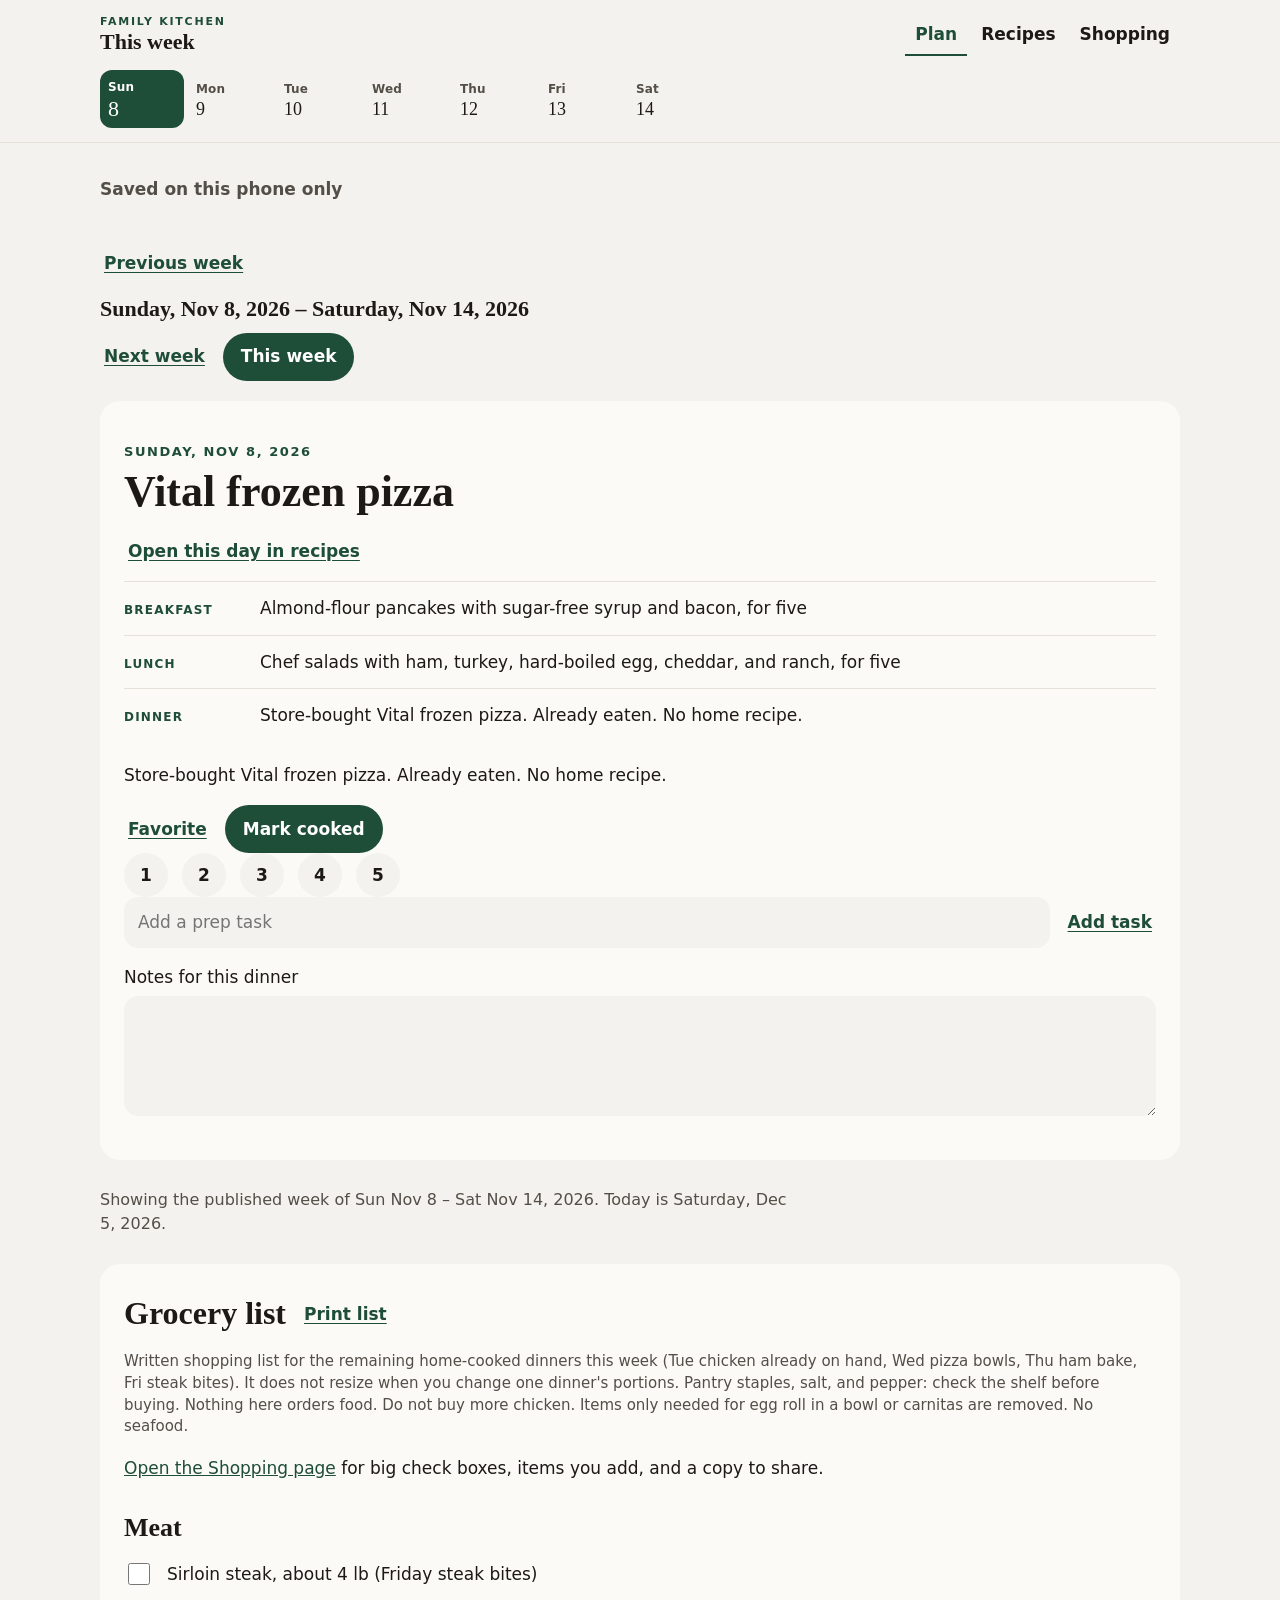
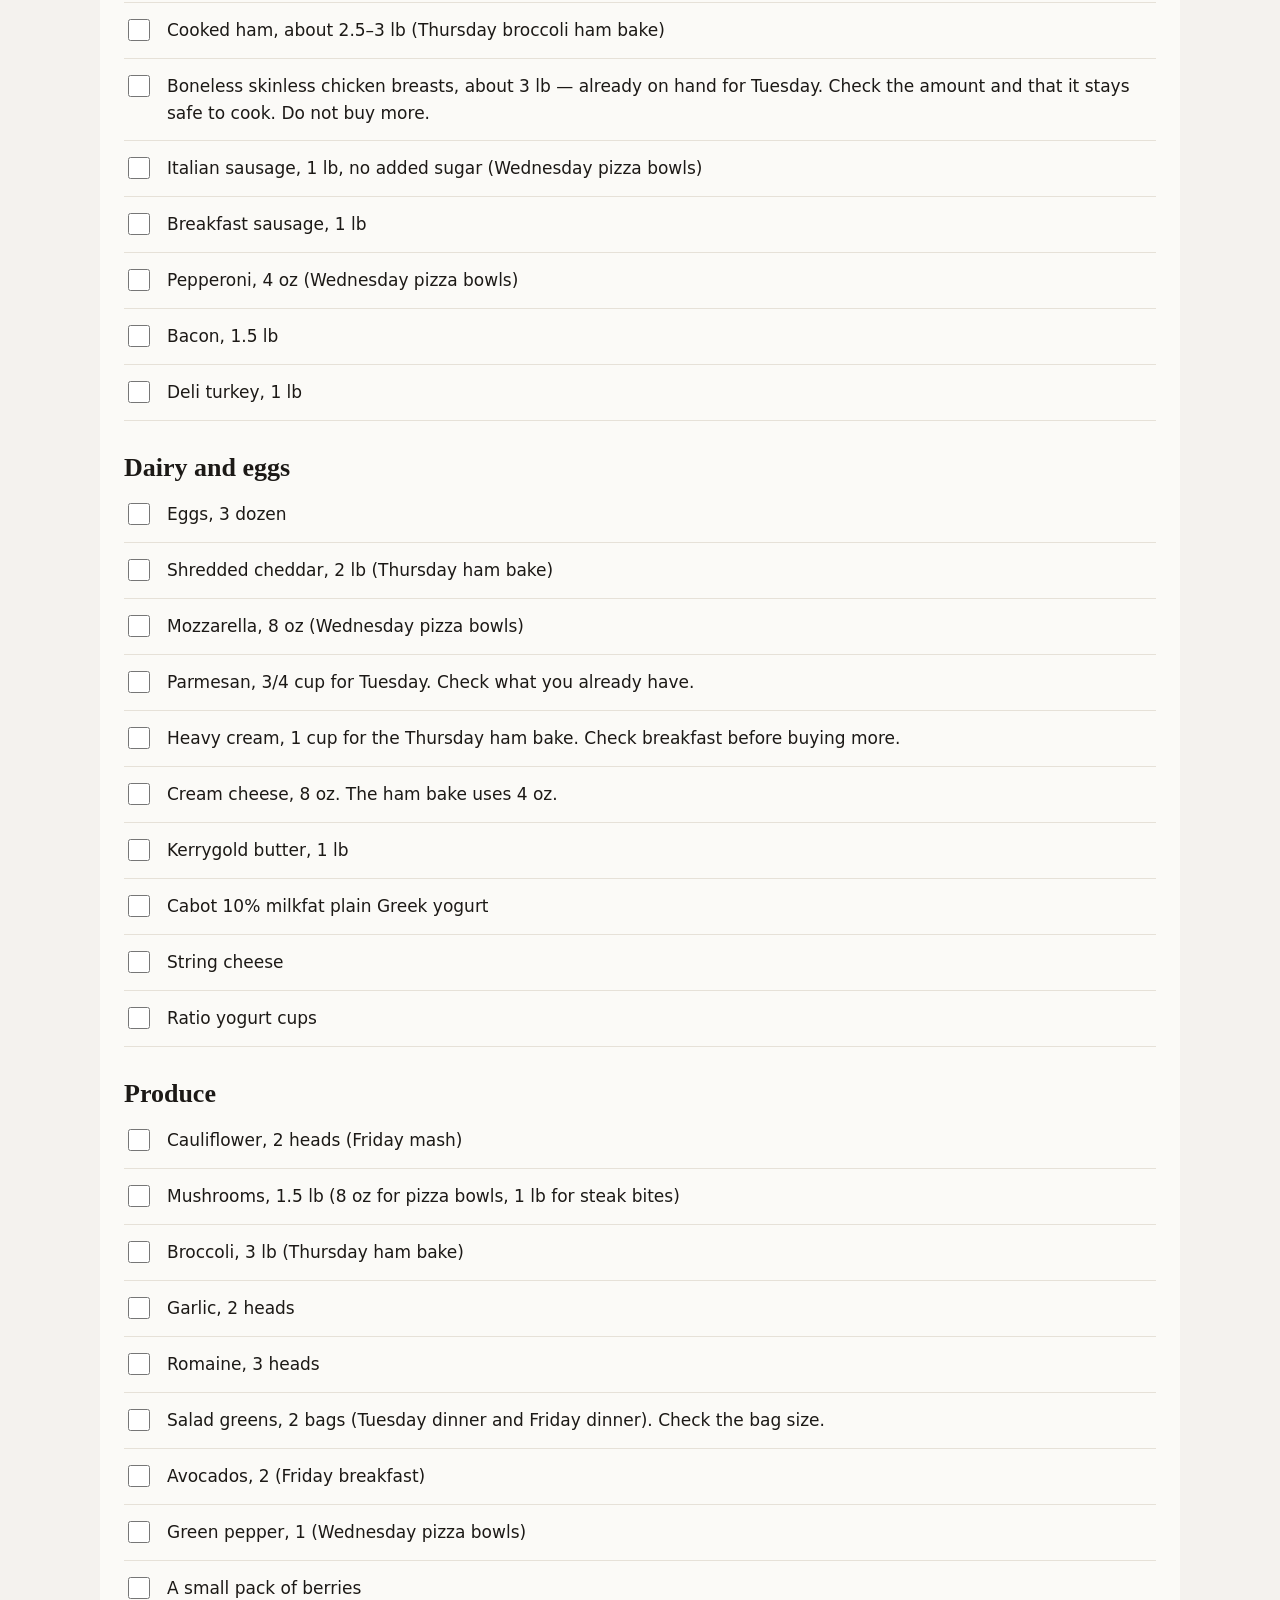
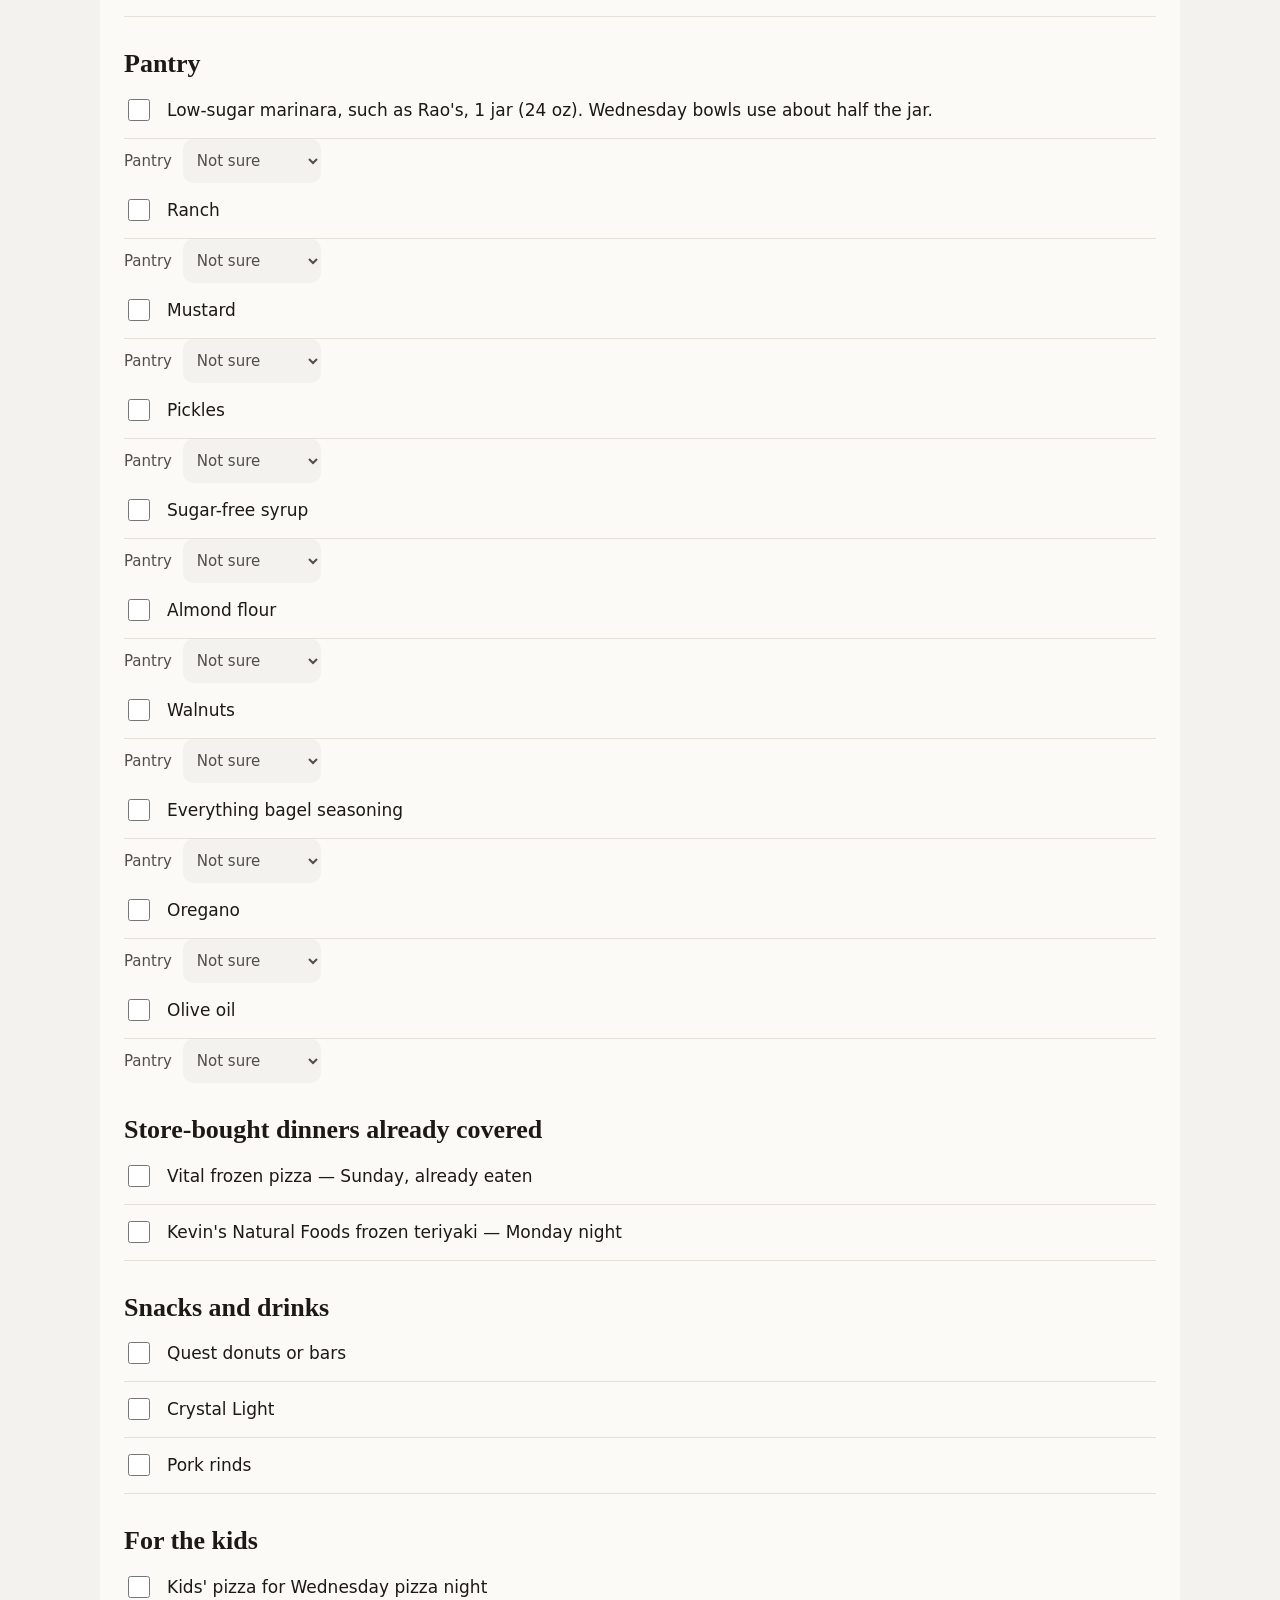
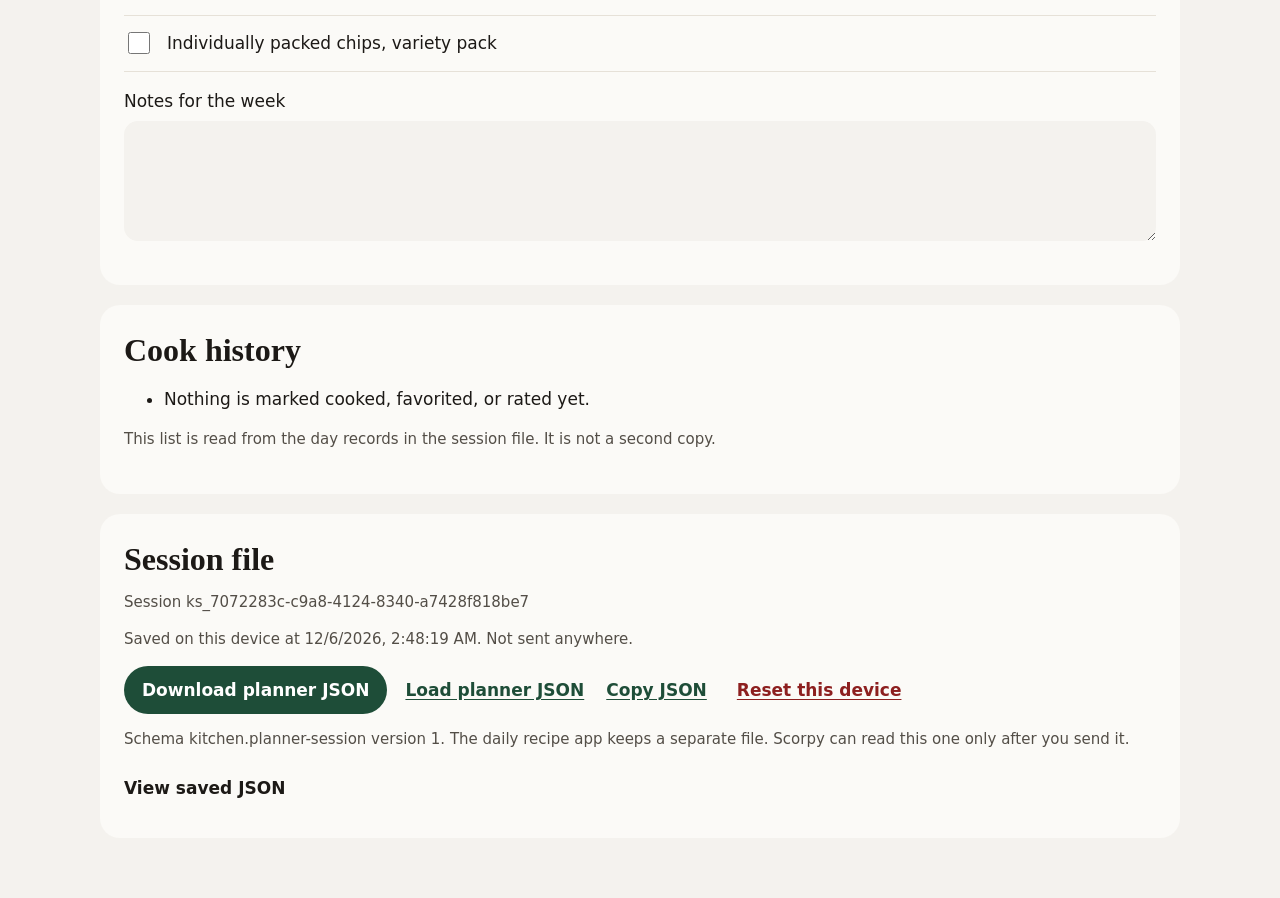
==== planner/index.html @ f1ee6dd5 "Move kitchen out of workout-app into its own repo" ====
<!doctype html>
<html lang="en">
<head>
<meta charset="utf-8">
<meta name="viewport" content="width=device-width, initial-scale=1, viewport-fit=cover">
<meta name="theme-color" content="#f4f2ee">
<meta name="description" content="This week's meals, a checkable grocery list by store section, and the recipe for each dinner.">
<title>This week · Family kitchen</title>
<link rel="stylesheet" href="../kitchen/hearth.css">
<link rel="icon" href="icon.svg" type="image/svg+xml">
</head>
<body class="page-planner">
<a class="skip" href="#app">Skip to the week</a>
<header class="top">
  <div class="wrap top-row">
    <a class="brand" href="./"><small>Family kitchen</small><strong>This week</strong></a>
    <nav class="nav" aria-label="Kitchen">
      <a href="./" aria-current="page">Plan</a>
      <a href="../recipes/">Recipes</a>
      <a href="../shopping/">Shopping</a>
    </nav>
  </div>
  <div class="wrap" id="day-tabs"></div>
</header>
<main class="wrap" id="app">
  <p>Loading the week…</p>
</main>
<dialog id="gate" aria-labelledby="gateTitle">
  <form method="dialog">
    <h2 id="gateTitle"></h2>
    <p id="gateBody"></p>
    <div class="row">
      <button class="btn-quiet" value="cancel" type="submit" id="gateCancel">Cancel</button>
      <button class="btn-danger" value="ok" type="submit" id="gateOk">Continue</button>
    </div>
  </form>
</dialog>
<p class="sr" id="live" aria-live="polite"></p>
<input id="file" type="file" accept="application/json,.json" hidden>
<script src="../kitchen/state.js"></script>
<script src="app.js"></script>
</body>
</html>
---- kitchen/hearth.css ----
:root {
  --paper: #f4f2ee;
  --paper-2: #ebe8e2;
  --ink: #1c1916;
  --muted: #534e47;
  --card: #fbfaf7;
  --line: #e6e1d8;
  --accent: #1e4d38;
  --accent-deep: #163828;
  --accent-soft: #e7f0eb;
  --danger: #8d1f1f;
  --focus: #1e4d38;
  --dock: #14261c;
  --serif: "Iowan Old Style", "Palatino Linotype", Palatino, Georgia, serif;
  --sans: "Segoe UI", system-ui, -apple-system, sans-serif;
}
* { box-sizing: border-box; }
html { scroll-behavior: smooth; }
body {
  margin: 0;
  color: var(--ink);
  font: 17px/1.55 var(--sans);
  background:
    radial-gradient(880px 280px at 0% -8%, rgba(30, 77, 56, .06), transparent 62%),
    var(--paper);
  min-height: 100vh;
  padding-bottom: calc(40px + env(safe-area-inset-bottom));
}
body.has-dock { padding-bottom: calc(148px + env(safe-area-inset-bottom)); }
a { color: var(--accent); }
button, input, select, textarea { font: inherit; color: inherit; }
button { cursor: pointer; }
:focus-visible { outline: 3px solid var(--focus); outline-offset: 2px; }
.skip {
  position: absolute; left: 16px; top: -48px; background: var(--card); color: var(--ink);
  padding: 8px 12px; z-index: 50; border-radius: 8px;
}
.skip:focus { top: 12px; }
.wrap { width: min(1080px, calc(100% - 48px)); margin: 0 auto; }
.top {
  position: sticky; top: 0; z-index: 20;
  background: rgba(244, 242, 238, .92);
  backdrop-filter: blur(12px);
  border-bottom: 1px solid var(--line);
}
.top-row {
  display: flex; align-items: center; justify-content: space-between;
  gap: 16px; min-height: 68px; padding: 8px 0;
}
.brand { display: flex; flex-direction: column; text-decoration: none; color: inherit; min-width: 0; }
.brand small {
  letter-spacing: .16em; text-transform: uppercase; font-size: 11px; font-weight: 700; color: var(--accent);
}
.brand strong { font-family: var(--serif); font-size: 22px; font-weight: 700; line-height: 1.1; }
.nav { display: flex; gap: 4px; flex-wrap: nowrap; align-items: center; }
.nav a, .btn, .btn-quiet, .btn-danger, a.cook-launch {
  min-height: 44px; display: inline-flex; align-items: center; justify-content: center;
  border-radius: 999px; padding: 0 12px; text-decoration: none; border: 0; font-weight: 700;
}
.nav a { background: transparent; color: var(--ink); border-radius: 0; padding: 0 10px; }
.nav a[aria-current="page"] {
  color: var(--accent);
  background: transparent;
  box-shadow: inset 0 -2px 0 var(--accent);
}
.btn { background: var(--accent); color: #fff; padding: 0 18px; min-height: 48px; }
.btn:hover { background: var(--accent-deep); }
.btn.herb { background: var(--accent); border-color: transparent; color: #fff; }
.btn.herb:hover { background: var(--accent-deep); }
.btn-quiet { background: transparent; color: var(--accent); text-decoration: underline; text-underline-offset: 3px; padding: 0 4px; }
.btn-danger { background: transparent; color: var(--danger); text-decoration: underline; text-underline-offset: 3px; }
.hero { margin-top: 28px; display: grid; gap: 28px; }
.frame { position: relative; border-radius: 18px; overflow: hidden; background: var(--paper-2); }
.frame img { display: block; width: 100%; aspect-ratio: 16/10; object-fit: cover; }
.caption, .credit { color: var(--muted); font-size: 14px; line-height: 1.45; }
.credit a { font-weight: 700; }
.title-block h1 {
  font-family: var(--serif); font-size: clamp(40px, 6vw, 64px); font-weight: 700;
  line-height: 1.02; letter-spacing: -.02em; margin: 0 0 12px;
}
.lede { font-size: 18px; line-height: 1.5; max-width: 62ch; margin: 0 0 8px; }
.kicker {
  color: var(--accent); font-weight: 700; letter-spacing: .12em; text-transform: uppercase; font-size: 13px;
}
.tag {
  display: block; margin: 16px 0 0; color: var(--muted);
  font-size: 15px; font-weight: 650; letter-spacing: 0; text-transform: none; line-height: 1.45; max-width: 52ch;
}
.intro { color: var(--muted); font-size: 16px; line-height: 1.5; max-width: 68ch; margin: 28px 0; }
.banner, .notice, .card { background: transparent; border: 0; border-radius: 0; box-shadow: none; }
.banner, .notice { padding: 4px 0; margin: 20px 0 8px; }
.notice strong, .banner summary { font-weight: 700; }
.banner summary { cursor: pointer; min-height: 44px; display: flex; align-items: center; color: var(--muted); }
.banner p { margin: 4px 0 12px; color: var(--ink); line-height: 1.5; max-width: 68ch; }
.layout { display: grid; gap: 36px; margin-top: 8px; }
.card { background: var(--card); border-radius: 20px; padding: 28px 24px; margin: 20px 0; }
.card h2 { font-family: var(--serif); font-size: 32px; line-height: 1.12; margin: 0 0 12px; font-weight: 700; }
.card h2 a { color: inherit; text-decoration: none; }
.card h2 a:hover { color: var(--accent); }
.meta { color: var(--muted); font-size: 15px; line-height: 1.45; }
.row { display: flex; flex-wrap: wrap; gap: 10px 14px; align-items: center; }
.stepper { display: inline-flex; align-items: center; gap: 4px; background: var(--paper); border-radius: 999px; padding: 4px; }
.stepper button, .icon-btn {
  width: 44px; height: 44px; border-radius: 50%; border: 0; background: var(--accent); color: #fff; font-size: 22px;
}
.stepper input {
  width: 64px; height: 44px; text-align: center; border: 0; background: transparent;
  font-weight: 800; font-size: 22px; font-variant-numeric: tabular-nums;
}
.check {
  display: flex; gap: 14px; align-items: flex-start;
  padding: 14px 0; min-height: 48px; border-bottom: 1px solid var(--line); cursor: pointer;
}
.check:last-child { border-bottom: 0; }
.check input { width: 22px; height: 22px; margin-top: 2px; accent-color: var(--accent); flex: 0 0 auto; }
.check.on span { text-decoration: line-through; color: var(--muted); }
.qty { font-variant-numeric: tabular-nums; font-weight: 800; }
.note { color: var(--muted); display: block; font-size: 15px; line-height: 1.4; font-weight: 500; margin-top: 2px; }
.step { padding: 18px 0; border-top: 1px solid var(--line); scroll-margin-top: 150px; }
.step .check { border-bottom: 0; padding-top: 4px; }
.step .check span { font-size: 17.5px; line-height: 1.55; }
#day-detail, #grocery { scroll-margin-top: 150px; }
.step-no { font-family: var(--serif); color: var(--accent); font-weight: 700; }
.timerbox {
  margin: 8px 0 4px 36px; padding: 4px 0 8px; background: transparent;
  display: grid; gap: 4px;
}
.readout {
  font-variant-numeric: tabular-nums; font-family: var(--serif);
  font-size: 48px; line-height: 1; font-weight: 700; color: var(--ink);
}
.timerbox .meta { font-size: 14px; max-width: 52ch; }
.day-tabs {
  display: flex; gap: 4px; padding: 2px 0 14px; justify-content: flex-start;
}
#day-tabs:empty { display: none; }
.day-tabs button {
  flex: 1 1 0; min-width: 0; max-width: 84px; min-height: 58px; border-radius: 12px; border: 0;
  background: transparent; color: var(--muted); padding: 6px 8px;
  display: flex; flex-direction: column; align-items: flex-start; justify-content: center; gap: 2px;
  text-align: left;
}
.day-tabs .dow { font-size: 12px; letter-spacing: .01em; text-transform: none; color: var(--muted); font-weight: 700; }
.day-tabs .dom { font-family: var(--serif); font-size: 18px; line-height: 1; color: var(--ink); }
.day-tabs button.is-today .dow,
.day-tabs button.is-today .dom { color: var(--accent); }
.day-tabs button.is-today .dom { font-size: 22px; }
.day-tabs button[aria-selected="true"] { background: var(--accent); color: #fff; }
.day-tabs button[aria-selected="true"] .dow,
.day-tabs button[aria-selected="true"] .dom { color: #fff; }
.day-tabs button[aria-selected="true"] .dom { font-size: 22px; }
.week-bar { margin: 26px 0 8px; }
.week-bar strong { flex: 1 0 100%; font-family: var(--serif); font-size: 22px; font-weight: 650; line-height: 1.25; }
.meal-strip { margin: 8px 0 20px; }
.meal {
  display: grid; grid-template-columns: 7.5rem 1fr; gap: 8px 16px;
  padding: 14px 0; border-top: 1px solid var(--line); align-items: baseline;
}
.meal b {
  color: var(--accent); font-size: 12px; letter-spacing: .1em; text-transform: uppercase; font-weight: 700;
}
.meal span { font-size: 17px; line-height: 1.45; }
.safety, .kid-side { padding: 12px 0 12px 14px; margin: 14px 0; line-height: 1.5; }
.safety { border-left: 3px solid var(--accent); color: var(--ink); }
.kid-side { border-left: 3px solid var(--line); color: var(--ink); }
a.cook-launch {
  display: flex; align-items: center; justify-content: flex-start; text-align: left;
  width: fit-content; max-width: 100%;
  min-height: 56px; padding: 12px 22px; border-radius: 16px; margin: 8px 0 18px;
  background: var(--accent); color: #fff; font-weight: 800; font-size: 18px; text-decoration: none;
}
a.cook-launch:hover { background: var(--accent-deep); }
.grocery-block { scroll-margin-top: 12px; }
.grocery-block h3 { break-after: avoid; }
.grocery-block > .row { margin-bottom: 8px; }
.grocery-block > .row h2 { margin: 0; }
.print-only { display: none; }
.also { display: flex; gap: 8px; flex-wrap: wrap; }
.also button {
  min-height: 44px; border-radius: 999px; border: 0; background: var(--paper);
  padding: 8px 14px; color: var(--ink); text-align: left;
}
.also button[aria-current="true"] { background: var(--accent); color: #fff; }
.catalog { display: flex; gap: 8px; overflow-x: auto; padding-bottom: 6px; scroll-snap-type: x mandatory; }
.catalog button {
  scroll-snap-align: start; min-height: 44px; border-radius: 16px; border: 0;
  background: var(--paper); padding: 8px 12px; text-align: left; min-width: 180px;
}
.catalog button[aria-current="true"] { background: var(--accent); color: #fff; }
.phase { margin: 18px 0 8px; }
.phase button[aria-pressed="true"] { background: var(--accent-soft); color: var(--accent); text-decoration: none; border-radius: 999px; padding: 0 14px; }
.phase .btn.herb { background: var(--accent); color: #fff; text-decoration: none; padding: 0 18px; }
.phase .btn.herb[aria-pressed="true"] { background: var(--accent-deep); color: #fff; }
textarea, .field input[type="text"], .field input[type="number"], .field select, #servings, #new-task {
  width: 100%; border: 0; border-radius: 14px; background: var(--paper); padding: 12px 14px; min-height: 48px;
}
.row #new-task { width: auto; flex: 1 1 180px; min-width: 0; }
textarea { min-height: 120px; resize: vertical; line-height: 1.5; }
.field { display: grid; gap: 6px; margin: 16px 0; }
.field span, .field label { font-weight: 700; }
label.meta select {
  min-height: 44px; border: 0; border-radius: 10px; background: var(--paper); padding: 8px 10px; margin-left: 6px;
}
.illu { width: min(100%, 280px); height: auto; display: block; }
.intro-grid { display: grid; gap: 20px; align-items: center; margin: 28px 0; }
.save-panel details { margin-top: 12px; }
.save-panel summary { cursor: pointer; min-height: 44px; display: flex; align-items: center; font-weight: 700; }
#jsonPreview {
  width: 100%; min-height: 180px; font-family: ui-monospace, SFMono-Regular, Menlo, Consolas, monospace;
  font-size: 13px; line-height: 1.45;
}
.dock {
  position: fixed; left: 0; right: 0; bottom: 0; z-index: 30;
  display: flex; gap: 8px; overflow-x: auto;
  padding: 10px 16px calc(10px + env(safe-area-inset-bottom));
  background: var(--dock); color: #fff;
}
.dock[hidden] { display: none; }
.dock article {
  min-width: 220px; background: rgba(255,255,255,.08); border-radius: 16px; padding: 8px 10px;
  display: grid; grid-template-columns: 1fr auto; gap: 4px 8px; align-items: center;
}
.dock button { min-height: 36px; border: 0; border-radius: 999px; background: #fff; color: var(--ink); font-weight: 800; padding: 0 12px; }
.dock .clock { font-variant-numeric: tabular-nums; font-family: var(--serif); font-size: 28px; font-weight: 700; }
.cook-nav { display: none; }
body.cooking .catalog, body.cooking .hero, body.cooking .intro-grid, body.cooking .save-panel,
body.cooking .week-bar, body.cooking .meal-strip, body.cooking .also-saved, body.cooking .device-note,
body.cooking #day-tabs { display: none; }
body.cooking .step { display: none; }
body.cooking .step.on { display: block; }
body.cooking .step.on .check span { font-size: 22px; line-height: 1.4; }
body.cooking .cook-nav {
  display: flex; position: sticky; top: 64px; z-index: 15;
  background: var(--paper); padding: 10px 0; gap: 12px;
}
.days { display: grid; grid-auto-flow: column; grid-auto-columns: minmax(210px, 1fr); gap: 16px; overflow-x: auto; padding-bottom: 8px; scroll-snap-type: x mandatory; }
.day {
  scroll-snap-align: start; text-align: left; border: 0; background: var(--card);
  border-radius: 20px; padding: 0 0 14px; overflow: hidden; min-height: 44px; color: inherit;
}
.day img { width: 100%; aspect-ratio: 16/10; object-fit: cover; display: block; background: var(--paper-2); }
.day div { padding: 12px 14px 0; }
.day strong { display: block; font-family: var(--serif); font-size: 20px; margin-top: 2px; }
.day .meta { display: block; margin-top: 4px; }
.day[aria-pressed="true"] { box-shadow: inset 0 0 0 2px var(--accent); }
.day.empty img { display: none; }
.stars button { width: 44px; height: 44px; border-radius: 50%; border: 0; background: var(--paper); color: var(--ink); font-weight: 700; }
.stars button[aria-pressed="true"] { background: var(--accent); color: #fff; }
.group-label { margin: 32px 0 4px; font-family: var(--serif); font-size: 26px; line-height: 1.15; font-weight: 700; }
.day-detail .kicker { display: block; margin-bottom: 6px; }
.day-detail h2 { font-size: clamp(32px, 4vw, 44px); line-height: 1.08; margin: 0 0 14px; }
.day-detail .frame { margin: 16px -24px; border-radius: 0; }
dialog { border: 0; border-radius: 20px; padding: 0; width: min(520px, calc(100% - 32px)); background: var(--card); color: var(--ink); }
dialog::backdrop { background: rgba(28, 25, 22, .46); }
dialog form { padding: 24px; }
dialog h2 { font-family: var(--serif); margin: 0 0 8px; font-size: 28px; }
dialog p { line-height: 1.5; }
#gateBody { white-space: pre-wrap; }
.sr { position: absolute; width: 1px; height: 1px; padding: 0; margin: -1px; overflow: hidden; clip: rect(0,0,0,0); border: 0; }
.cook-steam { animation: rise 2.8s ease-in-out infinite; }
.cook-bubble { animation: pop 1.8s ease-in-out infinite; transform-origin: center; }
.cook-bubble.delay { animation-delay: .4s; }
.cook-bubble.delay-2 { animation-delay: .8s; }
.cook-glow { animation: glow 2.4s ease-in-out infinite; }
.cook-leaf { animation: sway 3s ease-in-out infinite; transform-origin: 80% 80%; }
@keyframes rise { 50% { transform: translateY(-6px); opacity: .45; } }
@keyframes pop { 50% { transform: translateY(-5px) scale(1.15); } }
@keyframes glow { 50% { opacity: .72; } }
@keyframes sway { 50% { transform: rotate(-4deg); } }
@media (max-width: 700px) {
  .wrap { width: min(1080px, calc(100% - 32px)); }
  .frame img { max-height: 280px; }
  .page-recipe .hero { margin-top: 20px; gap: 16px; }
  a.cook-launch { width: 100%; }
  .day-tabs button { max-width: none; }
  .page-recipe .hero .frame {
    width: calc(100% + 32px);
    margin-left: -16px;
    border-radius: 0;
  }
  .meal { grid-template-columns: 1fr; gap: 2px; }
  .title-block h1 { font-size: 36px; }
  .top-row { flex-wrap: nowrap; min-height: 60px; padding: 6px 0; gap: 8px; }
  .brand small { letter-spacing: .12em; }
  .brand strong { font-size: 18px; }
  .nav { width: auto; flex: 0 0 auto; }
  .nav a { flex: 0 0 auto; padding: 0 8px; font-size: 14px; }
  .day-tabs { gap: 2px; }
  .day-tabs button { padding: 6px 2px; }
  .day-tabs .dow { font-size: 11px; }
  .card { padding: 22px 16px; }
  .day-detail .frame { margin-left: -16px; margin-right: -16px; }
  .readout { font-size: 42px; }
  .timerbox { margin-left: 32px; }
}
@media (min-width: 860px) {
  .hero { grid-template-columns: 1.2fr .8fr; align-items: center; gap: 40px; }
  .layout { grid-template-columns: .9fr 1.1fr; align-items: start; gap: 28px; }
  .intro-grid { grid-template-columns: 260px 1fr; gap: 32px; }
  .days { grid-auto-flow: unset; grid-template-columns: repeat(4, 1fr); overflow: visible; }
}
@media (prefers-reduced-motion: reduce) {
  html { scroll-behavior: auto; }
  .cook-steam, .cook-bubble, .cook-glow, .cook-leaf { animation: none; }
}
@media print {
  .top, .dock, .cook-nav, .save-panel, .nav, .week-bar, .no-print, #day-tabs { display: none !important; }
  .print-only { display: block !important; }
  body { background: #fff; color: #000; }
  .card, .banner { box-shadow: none; background: transparent; }
  a { color: inherit; text-decoration: none; }
  .check, .grocery-block h3 { break-inside: avoid; }
}
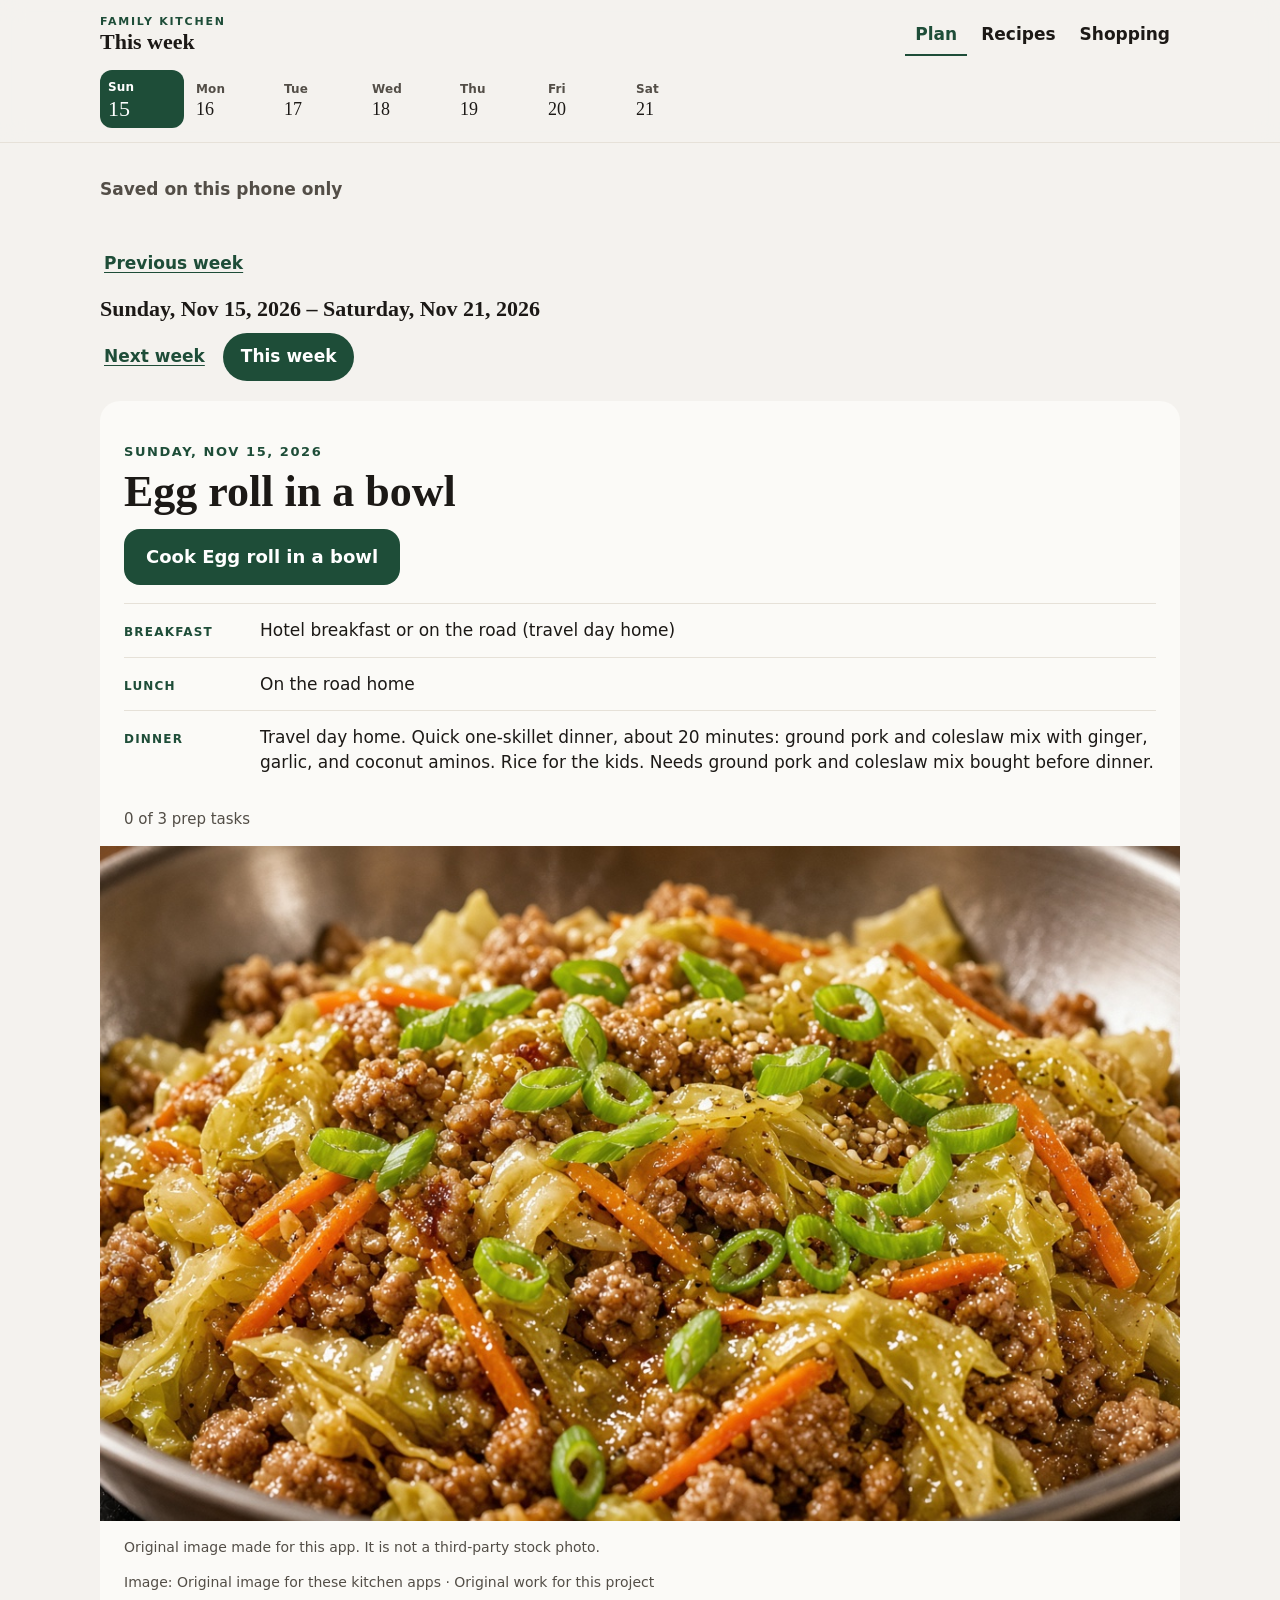
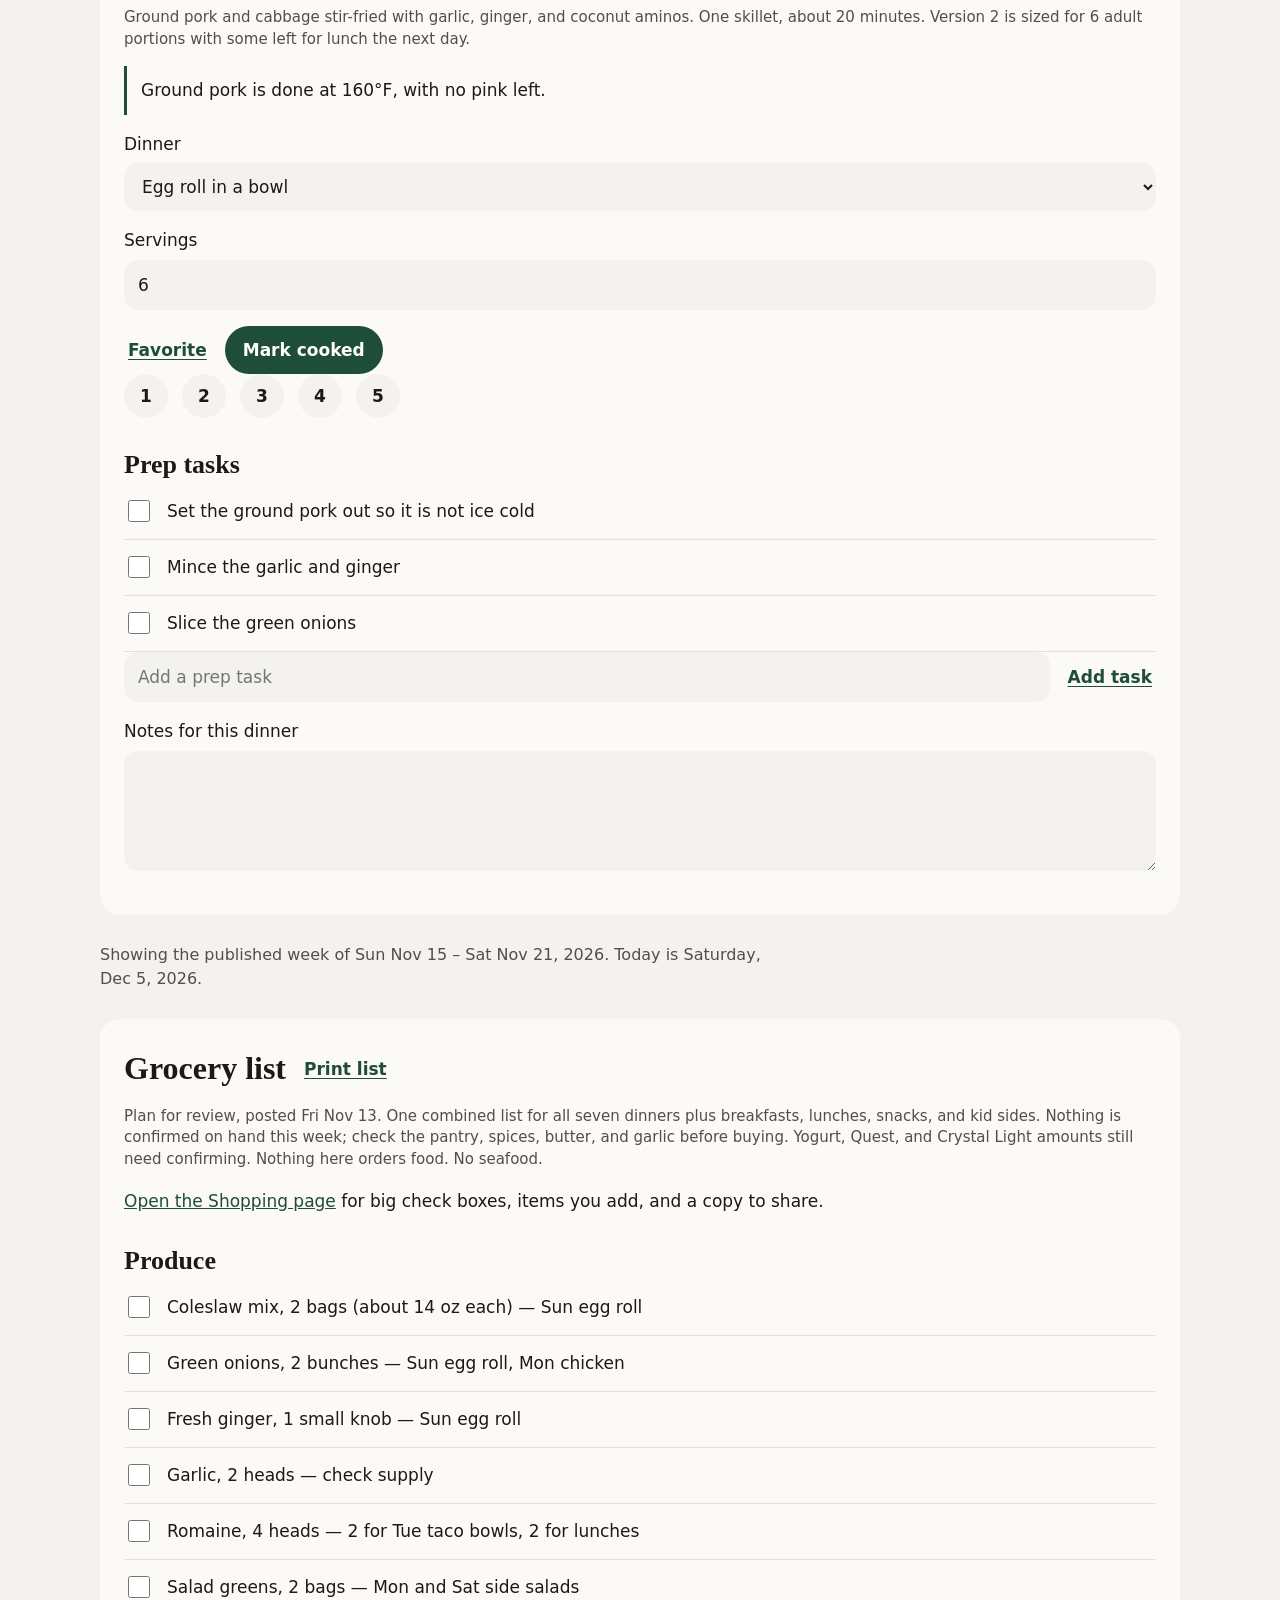
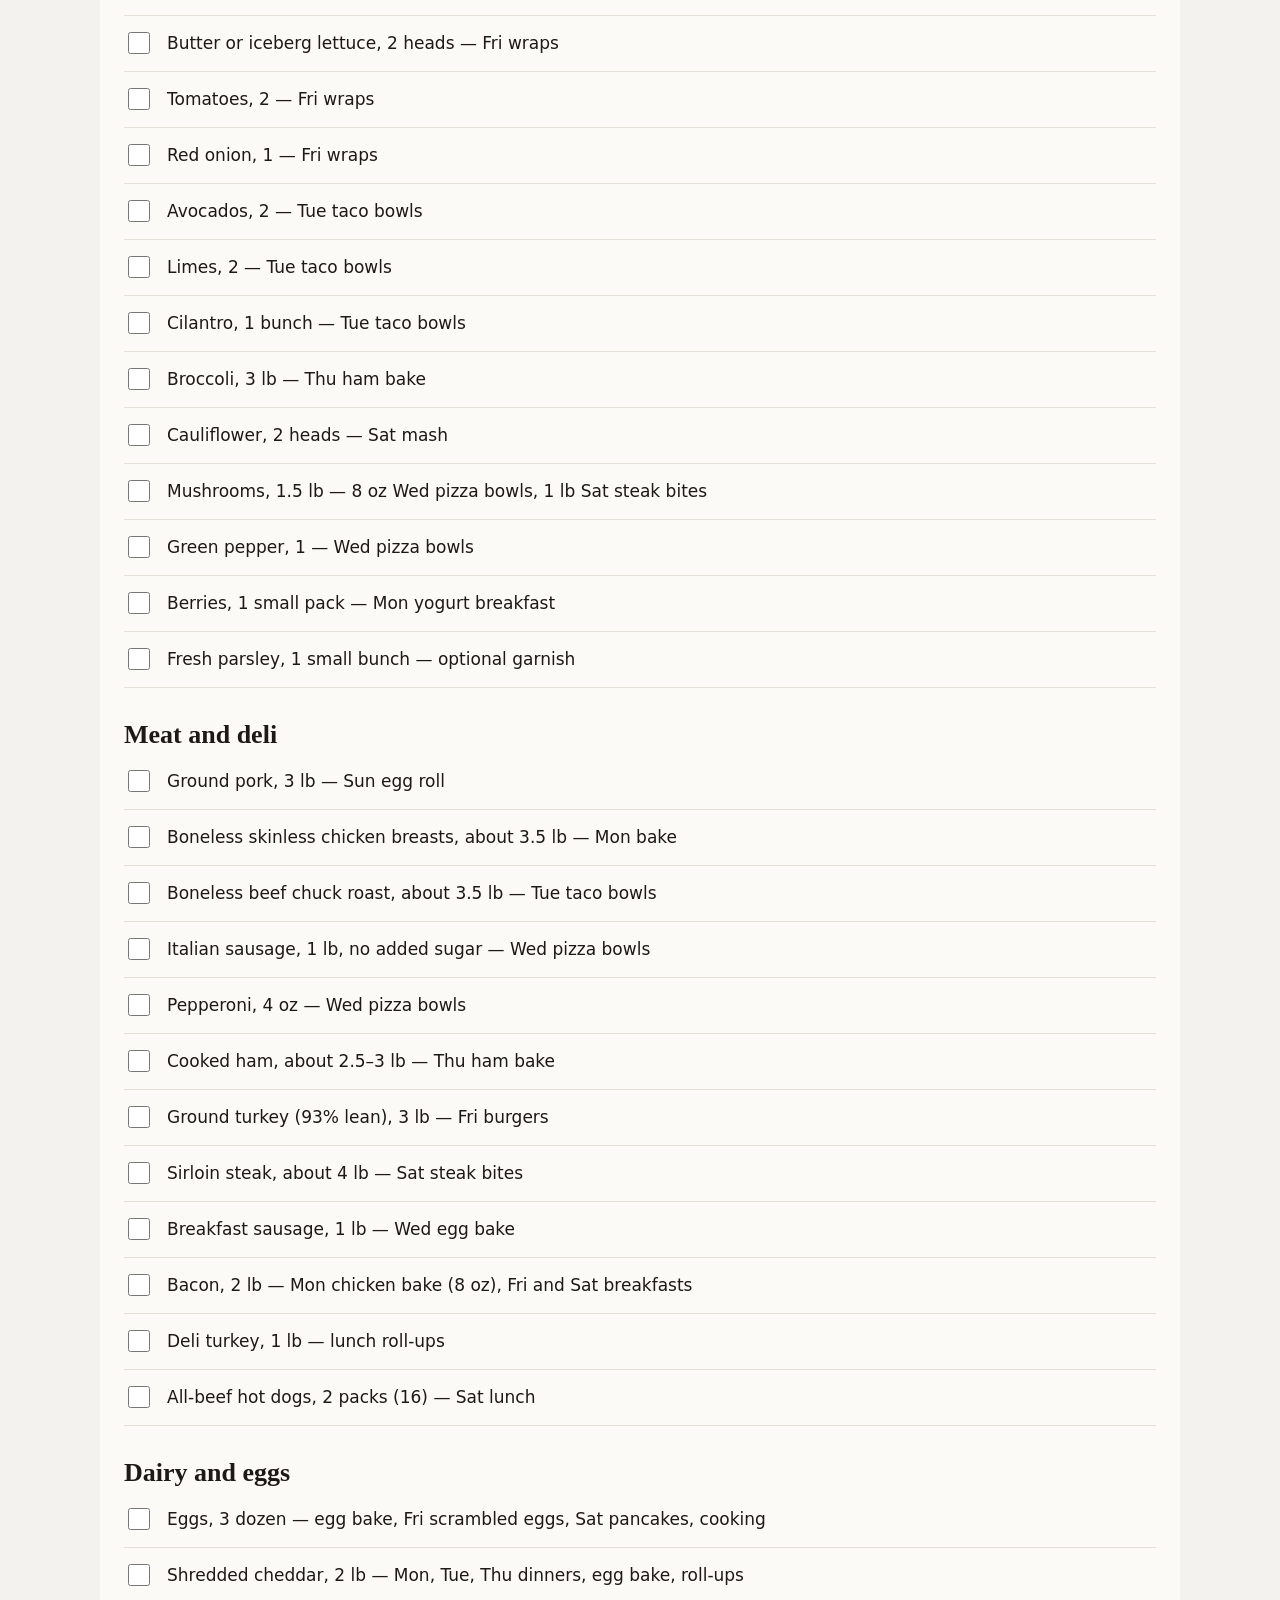
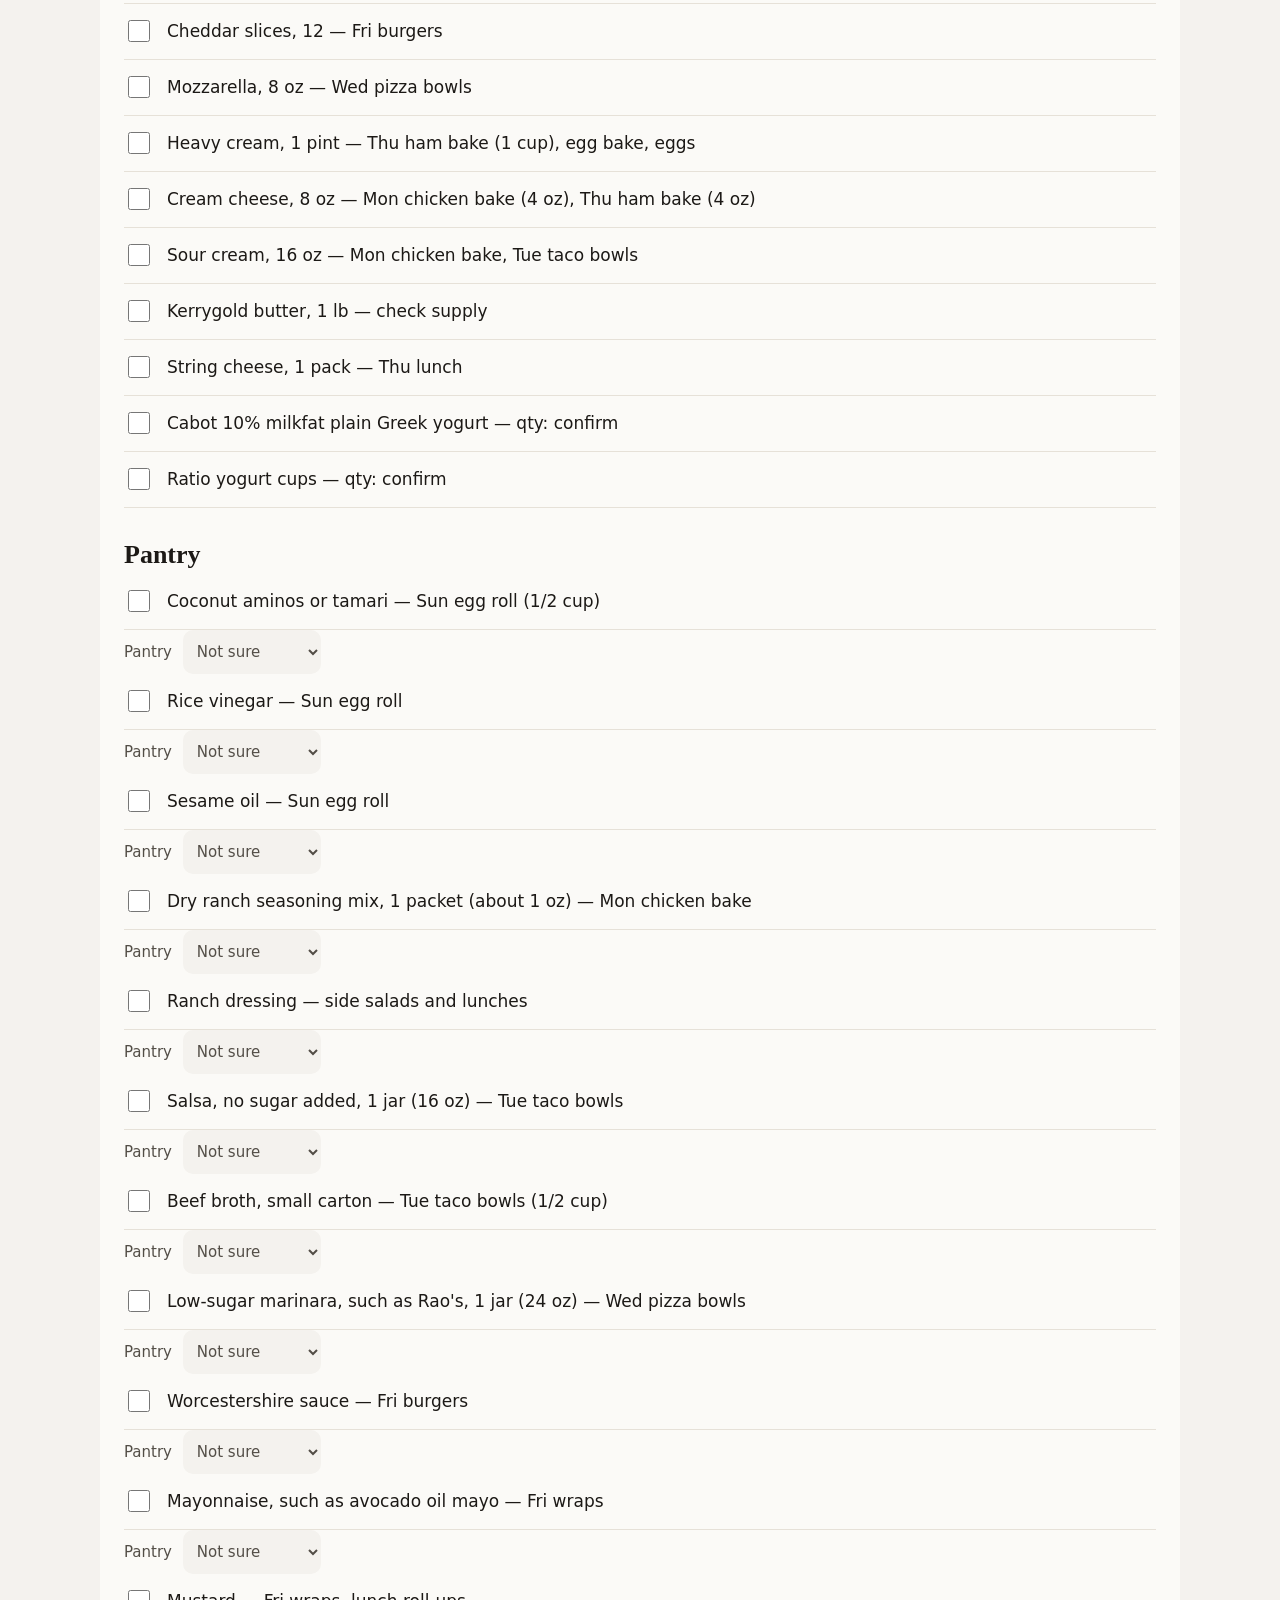
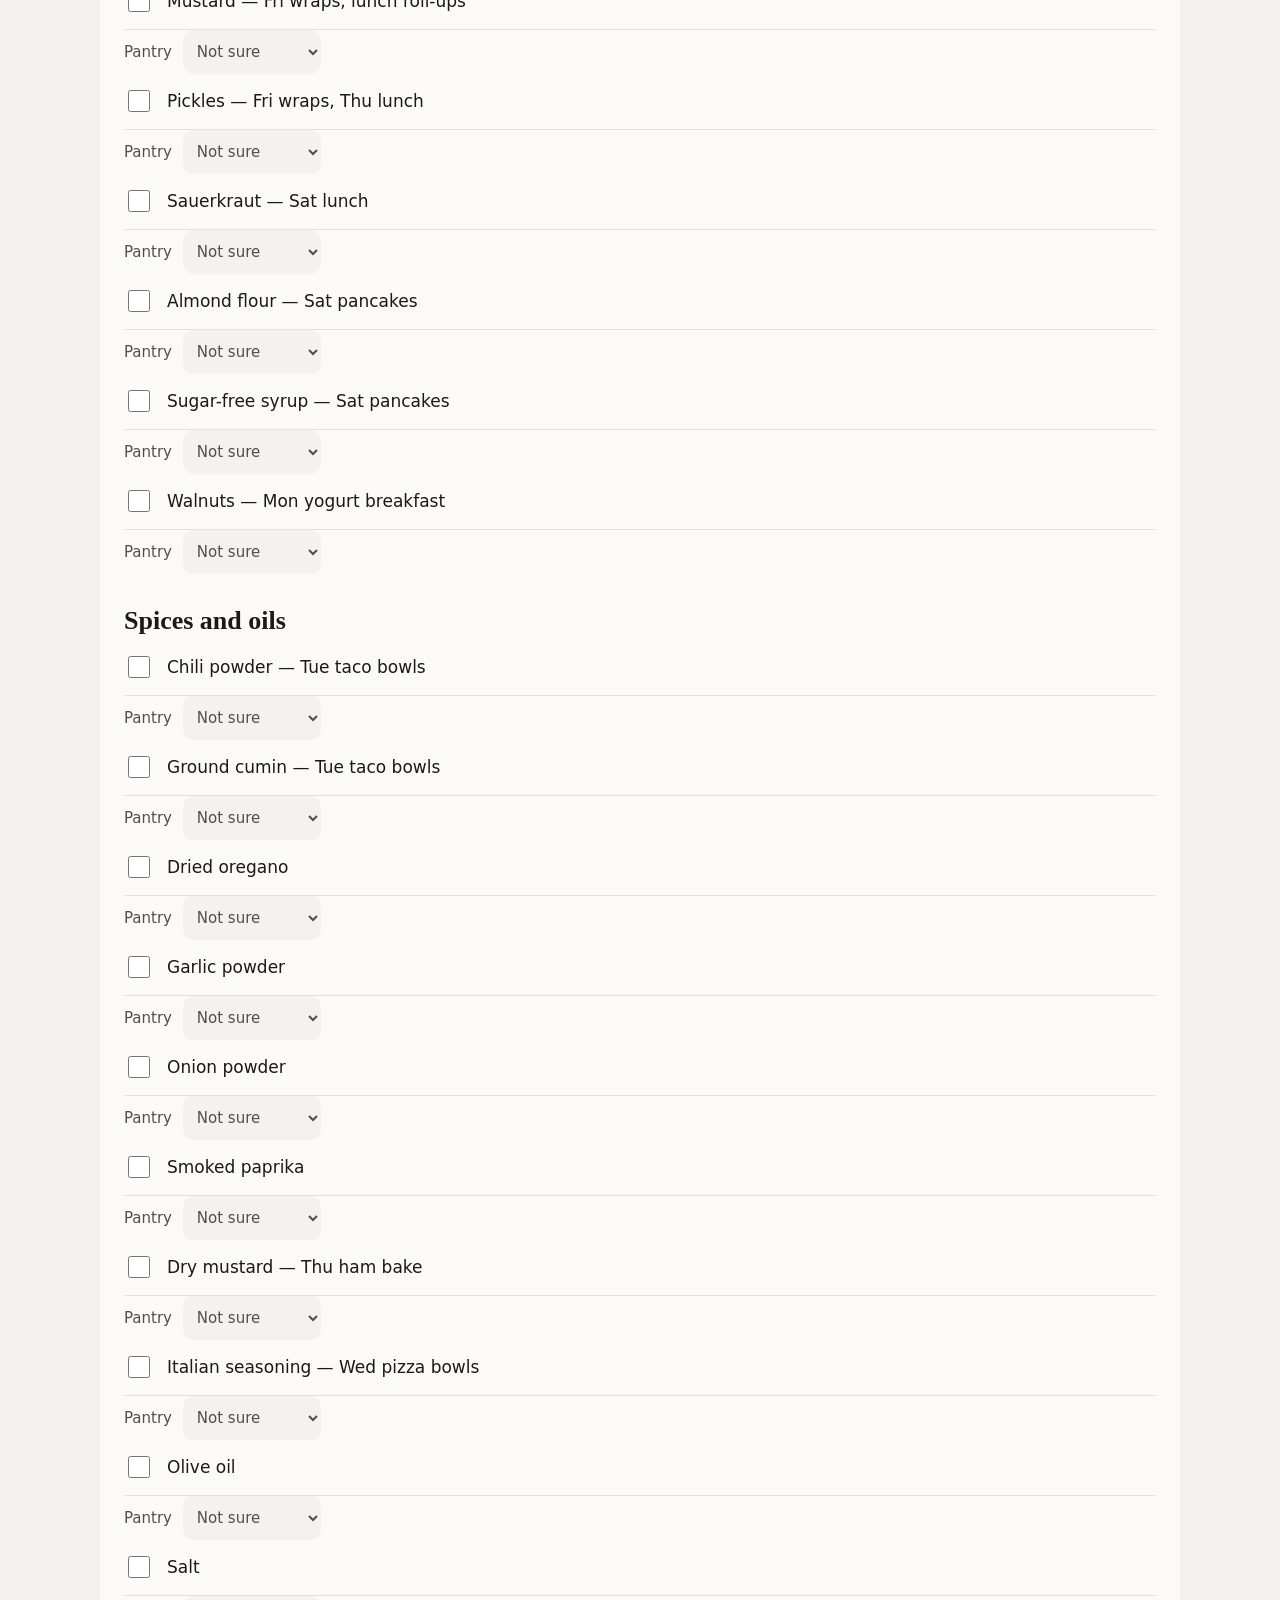
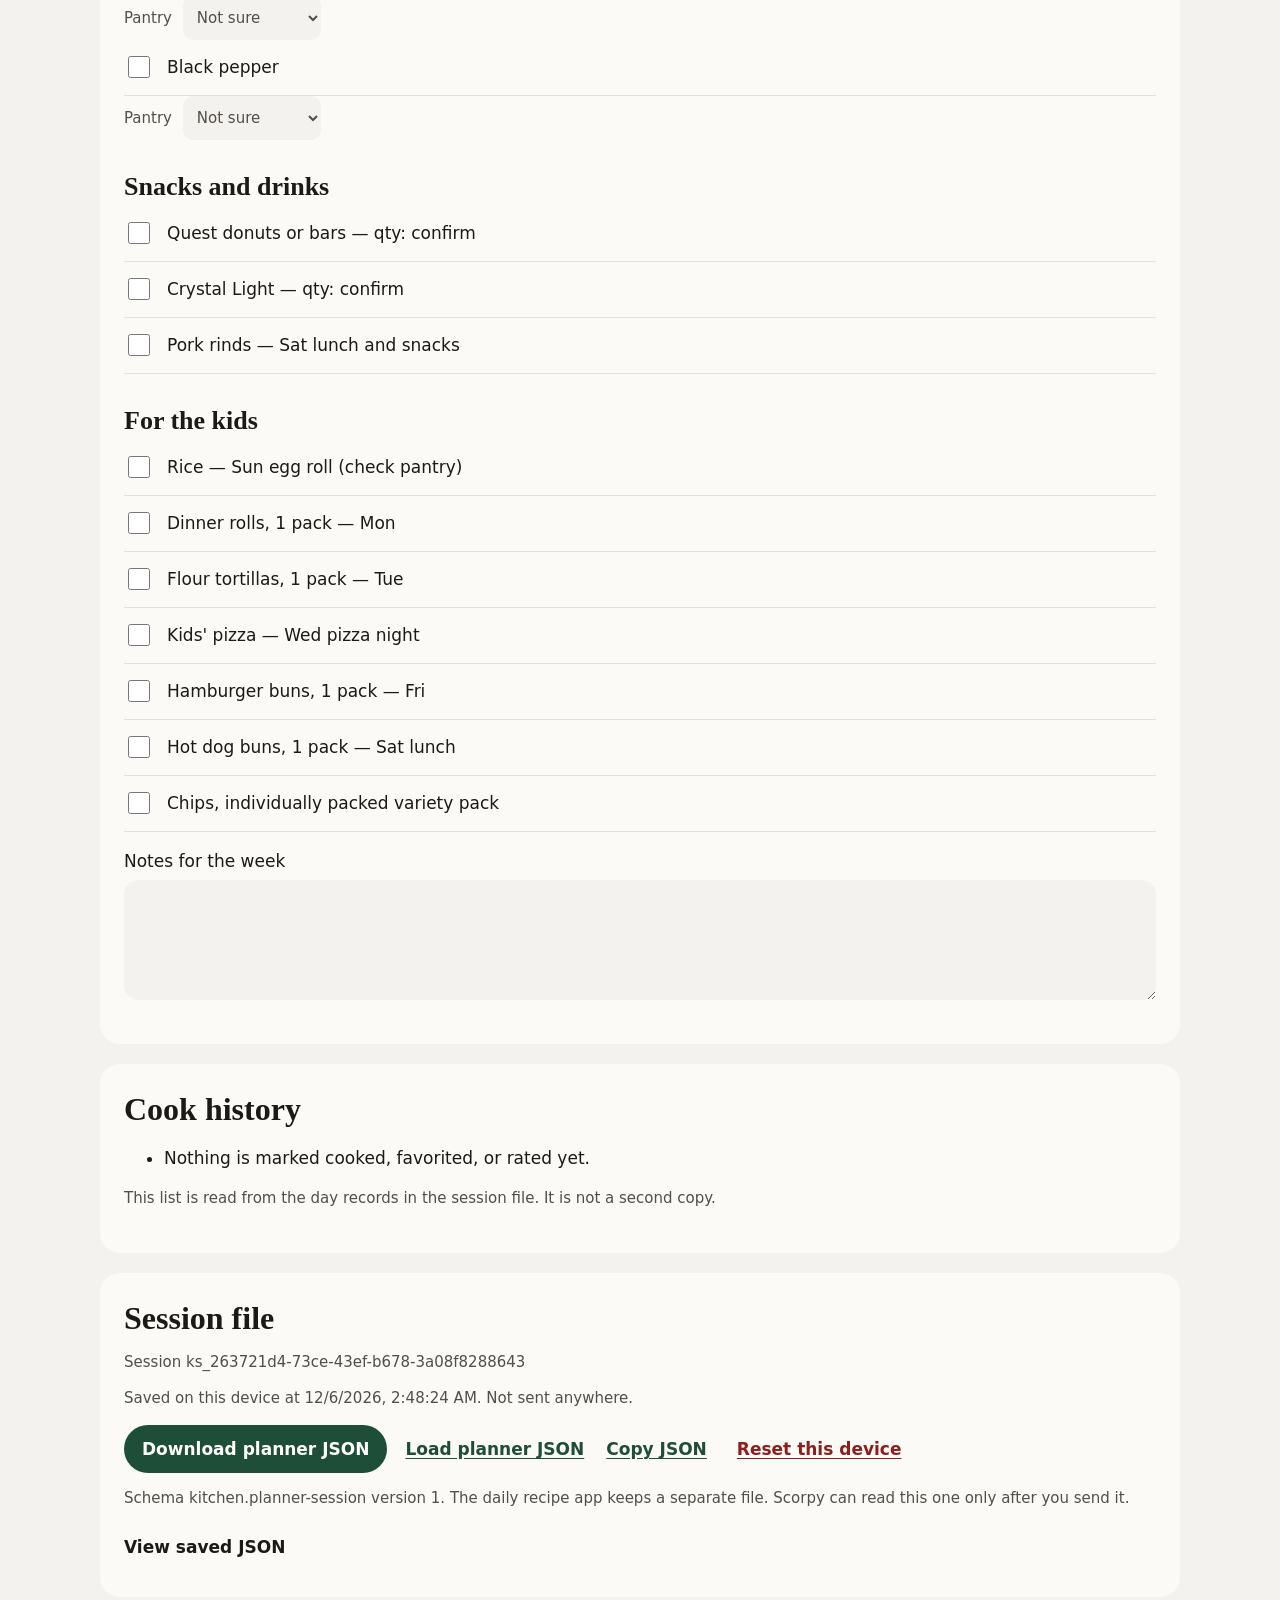
==== commit f89b9df3: "Update the kitchen pages to current web guidance. Keep the same layout, colors, and saved data while" ====
--- a/planner/index.html
+++ b/planner/index.html
@@ -3,11 +3,14 @@
 <head>
 <meta charset="utf-8">
 <meta name="viewport" content="width=device-width, initial-scale=1, viewport-fit=cover">
+<meta name="color-scheme" content="light">
 <meta name="theme-color" content="#f4f2ee">
 <meta name="description" content="This week's meals, a checkable grocery list by store section, and the recipe for each dinner.">
 <title>This week · Family kitchen</title>
 <link rel="stylesheet" href="../kitchen/hearth.css">
 <link rel="icon" href="icon.svg" type="image/svg+xml">
+<script src="../kitchen/state.js" defer fetchpriority="high"></script>
+<script src="app.js" defer fetchpriority="high"></script>
 </head>
 <body class="page-planner">
 <a class="skip" href="#app">Skip to the week</a>
@@ -15,19 +18,21 @@
   <div class="wrap top-row">
     <a class="brand" href="./"><small>Family kitchen</small><strong>This week</strong></a>
     <nav class="nav" aria-label="Kitchen">
-      <a href="./" aria-current="page">Plan</a>
-      <a href="../recipes/">Recipes</a>
-      <a href="../shopping/">Shopping</a>
+      <ul>
+        <li><a href="./" aria-current="page">Plan</a></li>
+        <li><a href="../recipes/">Recipes</a></li>
+        <li><a href="../shopping/">Shopping</a></li>
+      </ul>
     </nav>
   </div>
   <div class="wrap" id="day-tabs"></div>
 </header>
-<main class="wrap" id="app">
+<main class="wrap" id="app" tabindex="-1">
   <p>Loading the week…</p>
 </main>
 <dialog id="gate" aria-labelledby="gateTitle">
   <form method="dialog">
-    <h2 id="gateTitle"></h2>
+    <h1 id="gateTitle"></h1>
     <p id="gateBody"></p>
     <div class="row">
       <button class="btn-quiet" value="cancel" type="submit" id="gateCancel">Cancel</button>
@@ -36,8 +41,6 @@
   </form>
 </dialog>
 <p class="sr" id="live" aria-live="polite"></p>
-<input id="file" type="file" accept="application/json,.json" hidden>
-<script src="../kitchen/state.js"></script>
-<script src="app.js"></script>
+<input id="file" type="file" accept="application/json,.json" hidden aria-label="Load planner session JSON">
 </body>
 </html>
--- a/kitchen/hearth.css
+++ b/kitchen/hearth.css
@@ -1,4 +1,5 @@
 :root {
+  color-scheme: light;
   --paper: #f4f2ee;
   --paper-2: #ebe8e2;
   --ink: #1c1916;
@@ -15,7 +16,7 @@
   --sans: "Segoe UI", system-ui, -apple-system, sans-serif;
 }
 * { box-sizing: border-box; }
-html { scroll-behavior: smooth; }
+html { scroll-behavior: auto; }
 body {
   margin: 0;
   color: var(--ink);
@@ -23,7 +24,7 @@
   background:
     radial-gradient(880px 280px at 0% -8%, rgba(30, 77, 56, .06), transparent 62%),
     var(--paper);
-  min-height: 100vh;
+  min-height: 100dvh;
   padding-bottom: calc(40px + env(safe-area-inset-bottom));
 }
 body.has-dock { padding-bottom: calc(148px + env(safe-area-inset-bottom)); }
@@ -31,6 +32,7 @@
 button, input, select, textarea { font: inherit; color: inherit; }
 button { cursor: pointer; }
 :focus-visible { outline: 3px solid var(--focus); outline-offset: 2px; }
+main:focus-visible { outline-offset: -3px; }
 .skip {
   position: absolute; left: 16px; top: -48px; background: var(--card); color: var(--ink);
   padding: 8px 12px; z-index: 50; border-radius: 8px;
@@ -52,7 +54,9 @@
   letter-spacing: .16em; text-transform: uppercase; font-size: 11px; font-weight: 700; color: var(--accent);
 }
 .brand strong { font-family: var(--serif); font-size: 22px; font-weight: 700; line-height: 1.1; }
-.nav { display: flex; gap: 4px; flex-wrap: nowrap; align-items: center; }
+.nav { display: flex; align-items: center; }
+.nav ul { display: flex; gap: 4px; flex-wrap: nowrap; align-items: center; list-style: none; margin: 0; padding: 0; }
+.nav li { display: flex; }
 .nav a, .btn, .btn-quiet, .btn-danger, a.cook-launch {
   min-height: 44px; display: inline-flex; align-items: center; justify-content: center;
   border-radius: 999px; padding: 0 12px; text-decoration: none; border: 0; font-weight: 700;
@@ -71,7 +75,7 @@
 .btn-danger { background: transparent; color: var(--danger); text-decoration: underline; text-underline-offset: 3px; }
 .hero { margin-top: 28px; display: grid; gap: 28px; }
 .frame { position: relative; border-radius: 18px; overflow: hidden; background: var(--paper-2); }
-.frame img { display: block; width: 100%; aspect-ratio: 16/10; object-fit: cover; }
+.frame img { display: block; width: 100%; height: auto; aspect-ratio: 16/10; object-fit: cover; }
 .caption, .credit { color: var(--muted); font-size: 14px; line-height: 1.45; }
 .credit a { font-weight: 700; }
 .title-block h1 {
@@ -94,9 +98,9 @@
 .banner p { margin: 4px 0 12px; color: var(--ink); line-height: 1.5; max-width: 68ch; }
 .layout { display: grid; gap: 36px; margin-top: 8px; }
 .card { background: var(--card); border-radius: 20px; padding: 28px 24px; margin: 20px 0; }
-.card h2 { font-family: var(--serif); font-size: 32px; line-height: 1.12; margin: 0 0 12px; font-weight: 700; }
-.card h2 a { color: inherit; text-decoration: none; }
-.card h2 a:hover { color: var(--accent); }
+.card h1, .card h2 { font-family: var(--serif); font-size: 32px; line-height: 1.12; margin: 0 0 12px; font-weight: 700; }
+.card h1 a, .card h2 a { color: inherit; text-decoration: none; }
+.card h1 a:hover, .card h2 a:hover { color: var(--accent); }
 .meta { color: var(--muted); font-size: 15px; line-height: 1.45; }
 .row { display: flex; flex-wrap: wrap; gap: 10px 14px; align-items: center; }
 .stepper { display: inline-flex; align-items: center; gap: 4px; background: var(--paper); border-radius: 999px; padding: 4px; }
@@ -145,21 +149,21 @@
 .day-tabs button.is-today .dow,
 .day-tabs button.is-today .dom { color: var(--accent); }
 .day-tabs button.is-today .dom { font-size: 22px; }
-.day-tabs button[aria-selected="true"] { background: var(--accent); color: #fff; }
-.day-tabs button[aria-selected="true"] .dow,
-.day-tabs button[aria-selected="true"] .dom { color: #fff; }
-.day-tabs button[aria-selected="true"] .dom { font-size: 22px; }
+.day-tabs button[aria-current="date"] { background: var(--accent); color: #fff; }
+.day-tabs button[aria-current="date"] .dow,
+.day-tabs button[aria-current="date"] .dom { color: #fff; }
+.day-tabs button[aria-current="date"] .dom { font-size: 22px; }
 .week-bar { margin: 26px 0 8px; }
-.week-bar strong { flex: 1 0 100%; font-family: var(--serif); font-size: 22px; font-weight: 650; line-height: 1.25; }
-.meal-strip { margin: 8px 0 20px; }
+.week-bar h1, .week-bar strong { flex: 1 0 100%; margin: 0; font-family: var(--serif); font-size: 22px; font-weight: 650; line-height: 1.25; }
+.meal-strip { margin: 8px 0 20px; padding: 0; }
 .meal {
   display: grid; grid-template-columns: 7.5rem 1fr; gap: 8px 16px;
   padding: 14px 0; border-top: 1px solid var(--line); align-items: baseline;
 }
-.meal b {
-  color: var(--accent); font-size: 12px; letter-spacing: .1em; text-transform: uppercase; font-weight: 700;
-}
-.meal span { font-size: 17px; line-height: 1.45; }
+.meal dt {
+  margin: 0; color: var(--accent); font-size: 12px; letter-spacing: .1em; text-transform: uppercase; font-weight: 700;
+}
+.meal dd { margin: 0; font-size: 17px; line-height: 1.45; }
 .safety, .kid-side { padding: 12px 0 12px 14px; margin: 14px 0; line-height: 1.5; }
 .safety { border-left: 3px solid var(--accent); color: var(--ink); }
 .kid-side { border-left: 3px solid var(--line); color: var(--ink); }
@@ -181,6 +185,24 @@
   padding: 8px 14px; color: var(--ink); text-align: left;
 }
 .also button[aria-current="true"] { background: var(--accent); color: #fff; }
+.standing { scroll-margin-top: 150px; }
+.standing-nav {
+  display: flex; flex-wrap: wrap; gap: 8px; align-items: center;
+  padding: 0 0 10px;
+}
+.standing-nav a, .standing-nav button {
+  flex: 0 0 auto; min-height: 40px; white-space: nowrap;
+  border: 0; border-radius: 999px; background: var(--card);
+  padding: 6px 12px; font-weight: 700; color: var(--ink); text-decoration: none;
+  display: inline-flex; align-items: center;
+}
+.standing-nav a { color: var(--accent); }
+.standing-nav button[aria-current="true"], .standing-nav a[aria-current="true"] { background: var(--accent); color: #fff; }
+#standing-nav:empty { display: none; }
+.standing .also { display: grid; grid-template-columns: 1fr; }
+.standing .also button { min-height: 52px; border-radius: 16px; font-weight: 700; font-size: 18px; }
+.tips { margin: 0; padding-left: 1.2em; }
+.tips li { margin: 0.55em 0; }
 .catalog { display: flex; gap: 8px; overflow-x: auto; padding-bottom: 6px; scroll-snap-type: x mandatory; }
 .catalog button {
   scroll-snap-align: start; min-height: 44px; border-radius: 16px; border: 0;
@@ -224,7 +246,7 @@
 .dock .clock { font-variant-numeric: tabular-nums; font-family: var(--serif); font-size: 28px; font-weight: 700; }
 .cook-nav { display: none; }
 body.cooking .catalog, body.cooking .hero, body.cooking .intro-grid, body.cooking .save-panel,
-body.cooking .week-bar, body.cooking .meal-strip, body.cooking .also-saved, body.cooking .device-note,
+body.cooking .week-bar, body.cooking .meal-strip, body.cooking .also-saved, body.cooking .standing, body.cooking #standing-nav, body.cooking .device-note,
 body.cooking #day-tabs { display: none; }
 body.cooking .step { display: none; }
 body.cooking .step.on { display: block; }
@@ -238,7 +260,7 @@
   scroll-snap-align: start; text-align: left; border: 0; background: var(--card);
   border-radius: 20px; padding: 0 0 14px; overflow: hidden; min-height: 44px; color: inherit;
 }
-.day img { width: 100%; aspect-ratio: 16/10; object-fit: cover; display: block; background: var(--paper-2); }
+.day img { width: 100%; height: auto; aspect-ratio: 16/10; object-fit: cover; display: block; background: var(--paper-2); }
 .day div { padding: 12px 14px 0; }
 .day strong { display: block; font-family: var(--serif); font-size: 20px; margin-top: 2px; }
 .day .meta { display: block; margin-top: 4px; }
@@ -253,16 +275,15 @@
 dialog { border: 0; border-radius: 20px; padding: 0; width: min(520px, calc(100% - 32px)); background: var(--card); color: var(--ink); }
 dialog::backdrop { background: rgba(28, 25, 22, .46); }
 dialog form { padding: 24px; }
-dialog h2 { font-family: var(--serif); margin: 0 0 8px; font-size: 28px; }
+dialog h1 { font-family: var(--serif); margin: 0 0 8px; font-size: 28px; font-weight: 700; }
 dialog p { line-height: 1.5; }
 #gateBody { white-space: pre-wrap; }
-.sr { position: absolute; width: 1px; height: 1px; padding: 0; margin: -1px; overflow: hidden; clip: rect(0,0,0,0); border: 0; }
-.cook-steam { animation: rise 2.8s ease-in-out infinite; }
-.cook-bubble { animation: pop 1.8s ease-in-out infinite; transform-origin: center; }
-.cook-bubble.delay { animation-delay: .4s; }
-.cook-bubble.delay-2 { animation-delay: .8s; }
-.cook-glow { animation: glow 2.4s ease-in-out infinite; }
-.cook-leaf { animation: sway 3s ease-in-out infinite; transform-origin: 80% 80%; }
+.sr {
+  position: absolute; width: 1px; height: 1px; padding: 0; margin: -1px; overflow: hidden;
+  clip-path: inset(50%); white-space: nowrap; border: 0;
+}
+.cook-bubble { transform-origin: center; }
+.cook-leaf { transform-origin: 80% 80%; }
 @keyframes rise { 50% { transform: translateY(-6px); opacity: .45; } }
 @keyframes pop { 50% { transform: translateY(-5px) scale(1.15); } }
 @keyframes glow { 50% { opacity: .72; } }
@@ -285,6 +306,7 @@
   .brand strong { font-size: 18px; }
   .nav { width: auto; flex: 0 0 auto; }
   .nav a { flex: 0 0 auto; padding: 0 8px; font-size: 14px; }
+  .standing .also { grid-template-columns: 1fr; }
   .day-tabs { gap: 2px; }
   .day-tabs button { padding: 6px 2px; }
   .day-tabs .dow { font-size: 11px; }
@@ -293,15 +315,40 @@
   .readout { font-size: 42px; }
   .timerbox { margin-left: 32px; }
 }
+@media (min-width: 700px) {
+  .standing .also { grid-template-columns: 1fr 1fr; }
+}
 @media (min-width: 860px) {
   .hero { grid-template-columns: 1.2fr .8fr; align-items: center; gap: 40px; }
   .layout { grid-template-columns: .9fr 1.1fr; align-items: start; gap: 28px; }
   .intro-grid { grid-template-columns: 260px 1fr; gap: 32px; }
   .days { grid-auto-flow: unset; grid-template-columns: repeat(4, 1fr); overflow: visible; }
 }
+@media (prefers-reduced-motion: no-preference) {
+  html { scroll-behavior: smooth; }
+  .cook-steam { animation: rise 2.8s ease-in-out infinite; }
+  .cook-bubble { animation: pop 1.8s ease-in-out infinite; }
+  .cook-bubble.delay { animation-delay: .4s; }
+  .cook-bubble.delay-2 { animation-delay: .8s; }
+  .cook-glow { animation: glow 2.4s ease-in-out infinite; }
+  .cook-leaf { animation: sway 3s ease-in-out infinite; }
+}
 @media (prefers-reduced-motion: reduce) {
   html { scroll-behavior: auto; }
-  .cook-steam, .cook-bubble, .cook-glow, .cook-leaf { animation: none; }
+}
+@media (forced-colors: active) {
+  :focus-visible { outline-color: Highlight; }
+  .nav a[aria-current="page"] { box-shadow: none; border-bottom: 2px solid LinkText; }
+  .day-tabs button[aria-current="date"],
+  .also button[aria-current="true"],
+  .standing-nav button[aria-current="true"],
+  .standing-nav a[aria-current="true"],
+  .catalog button[aria-current="true"],
+  .stars button[aria-pressed="true"],
+  .phase button[aria-pressed="true"],
+  .btn,
+  a.cook-launch { border: 2px solid ButtonText; }
+  .day[aria-pressed="true"] { box-shadow: none; outline: 2px solid Highlight; }
 }
 @media print {
   .top, .dock, .cook-nav, .save-panel, .nav, .week-bar, .no-print, #day-tabs { display: none !important; }
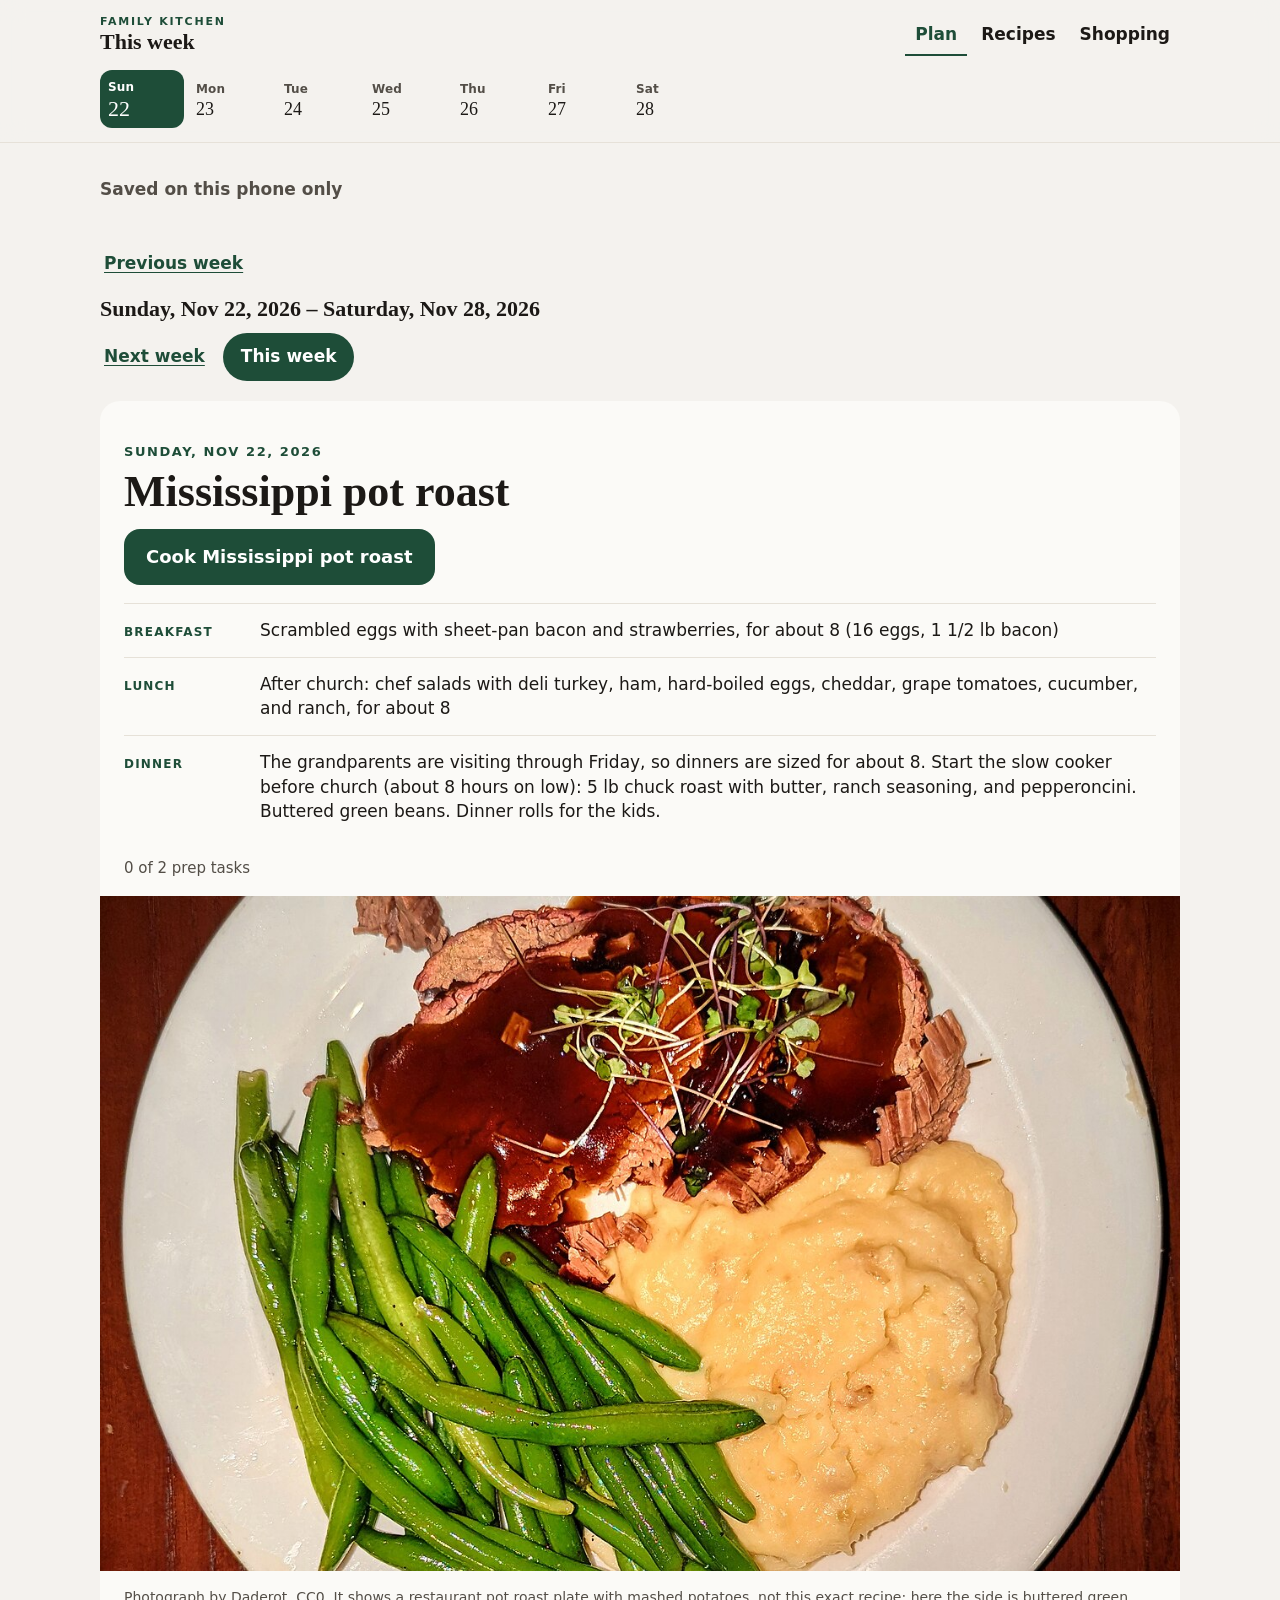
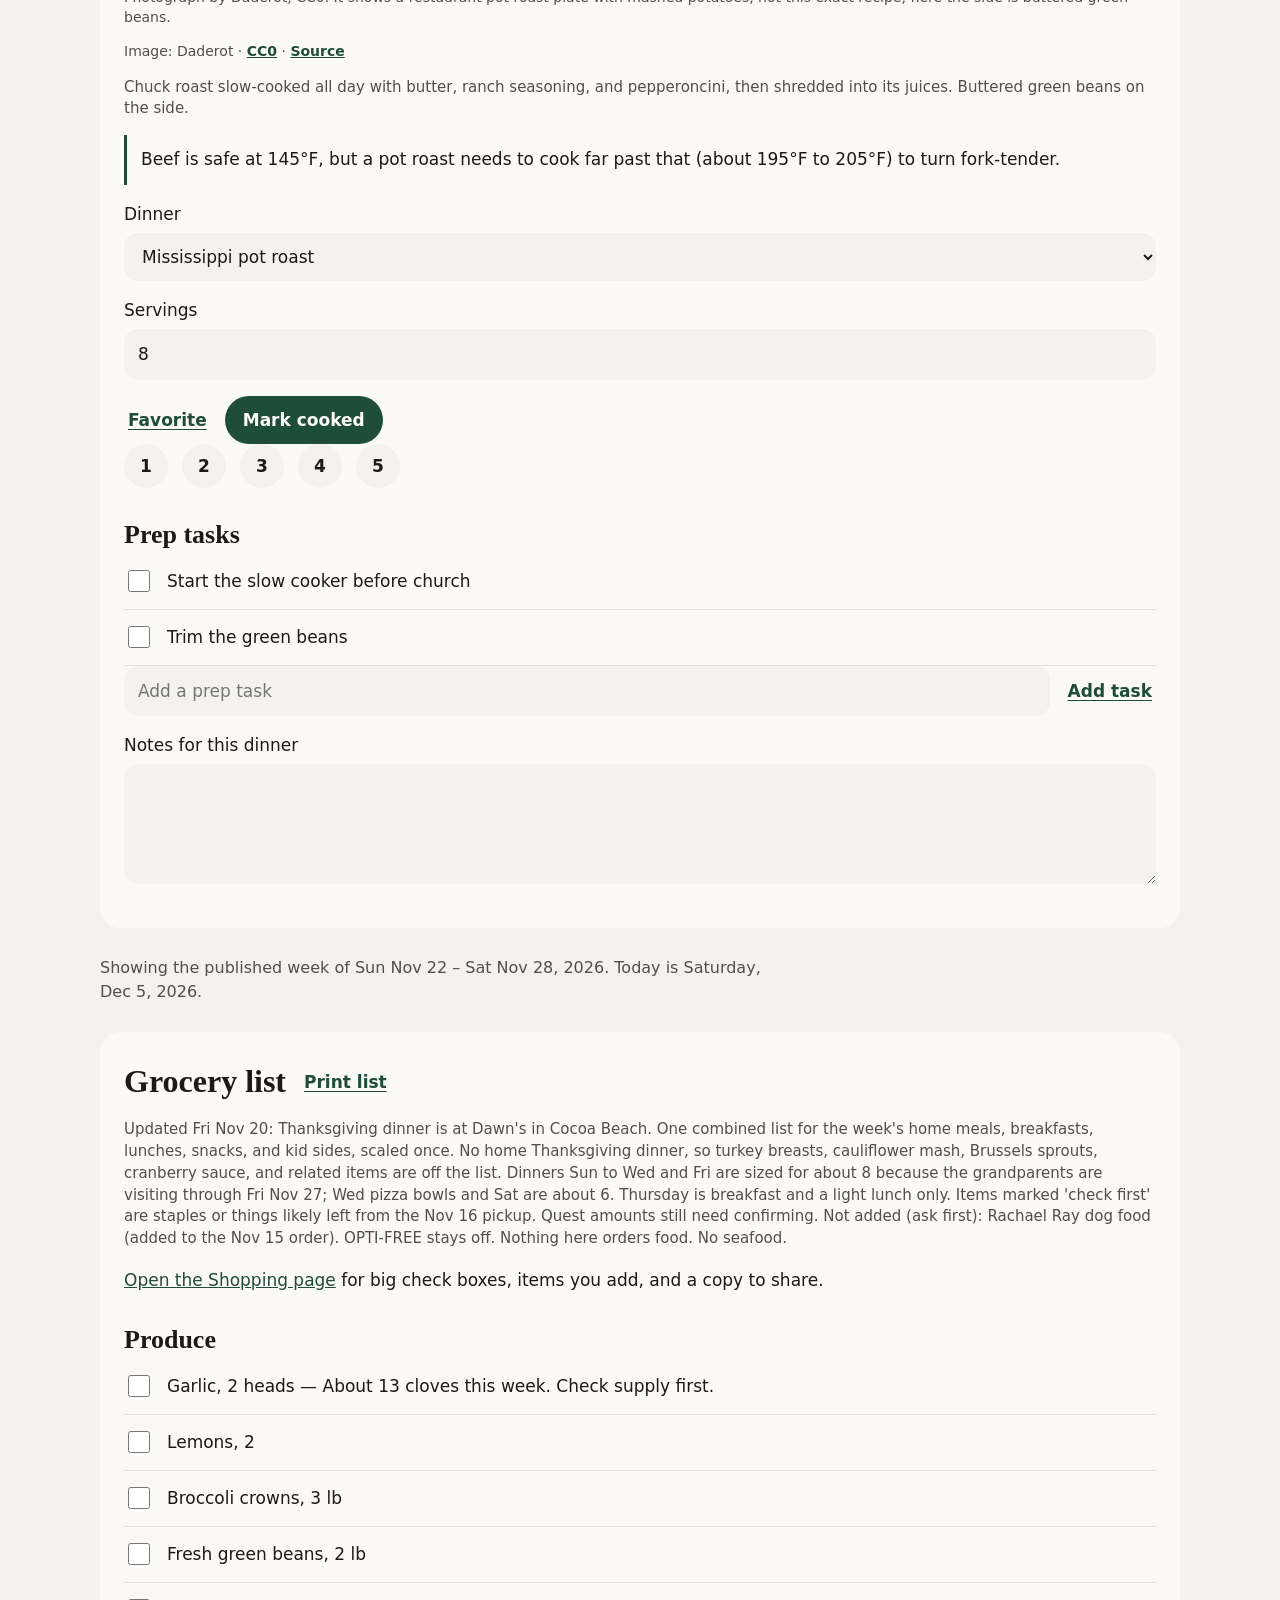
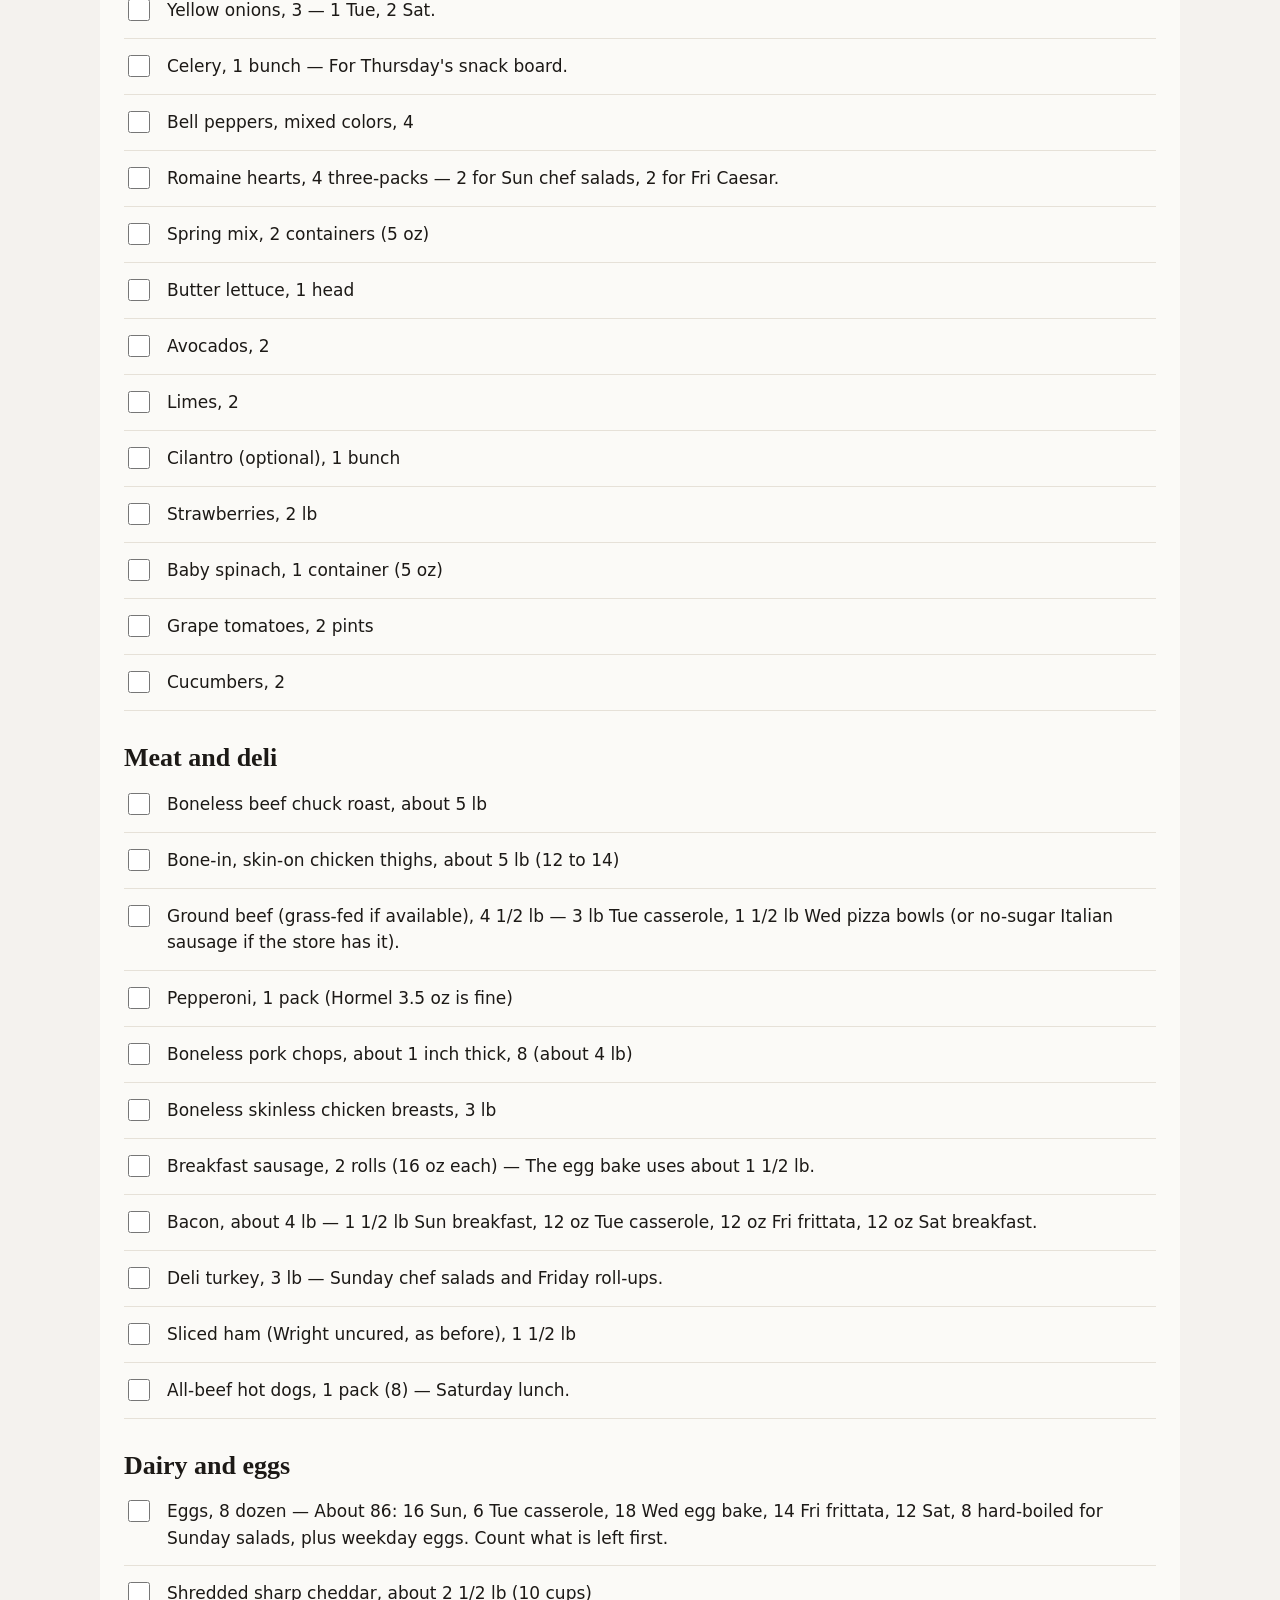
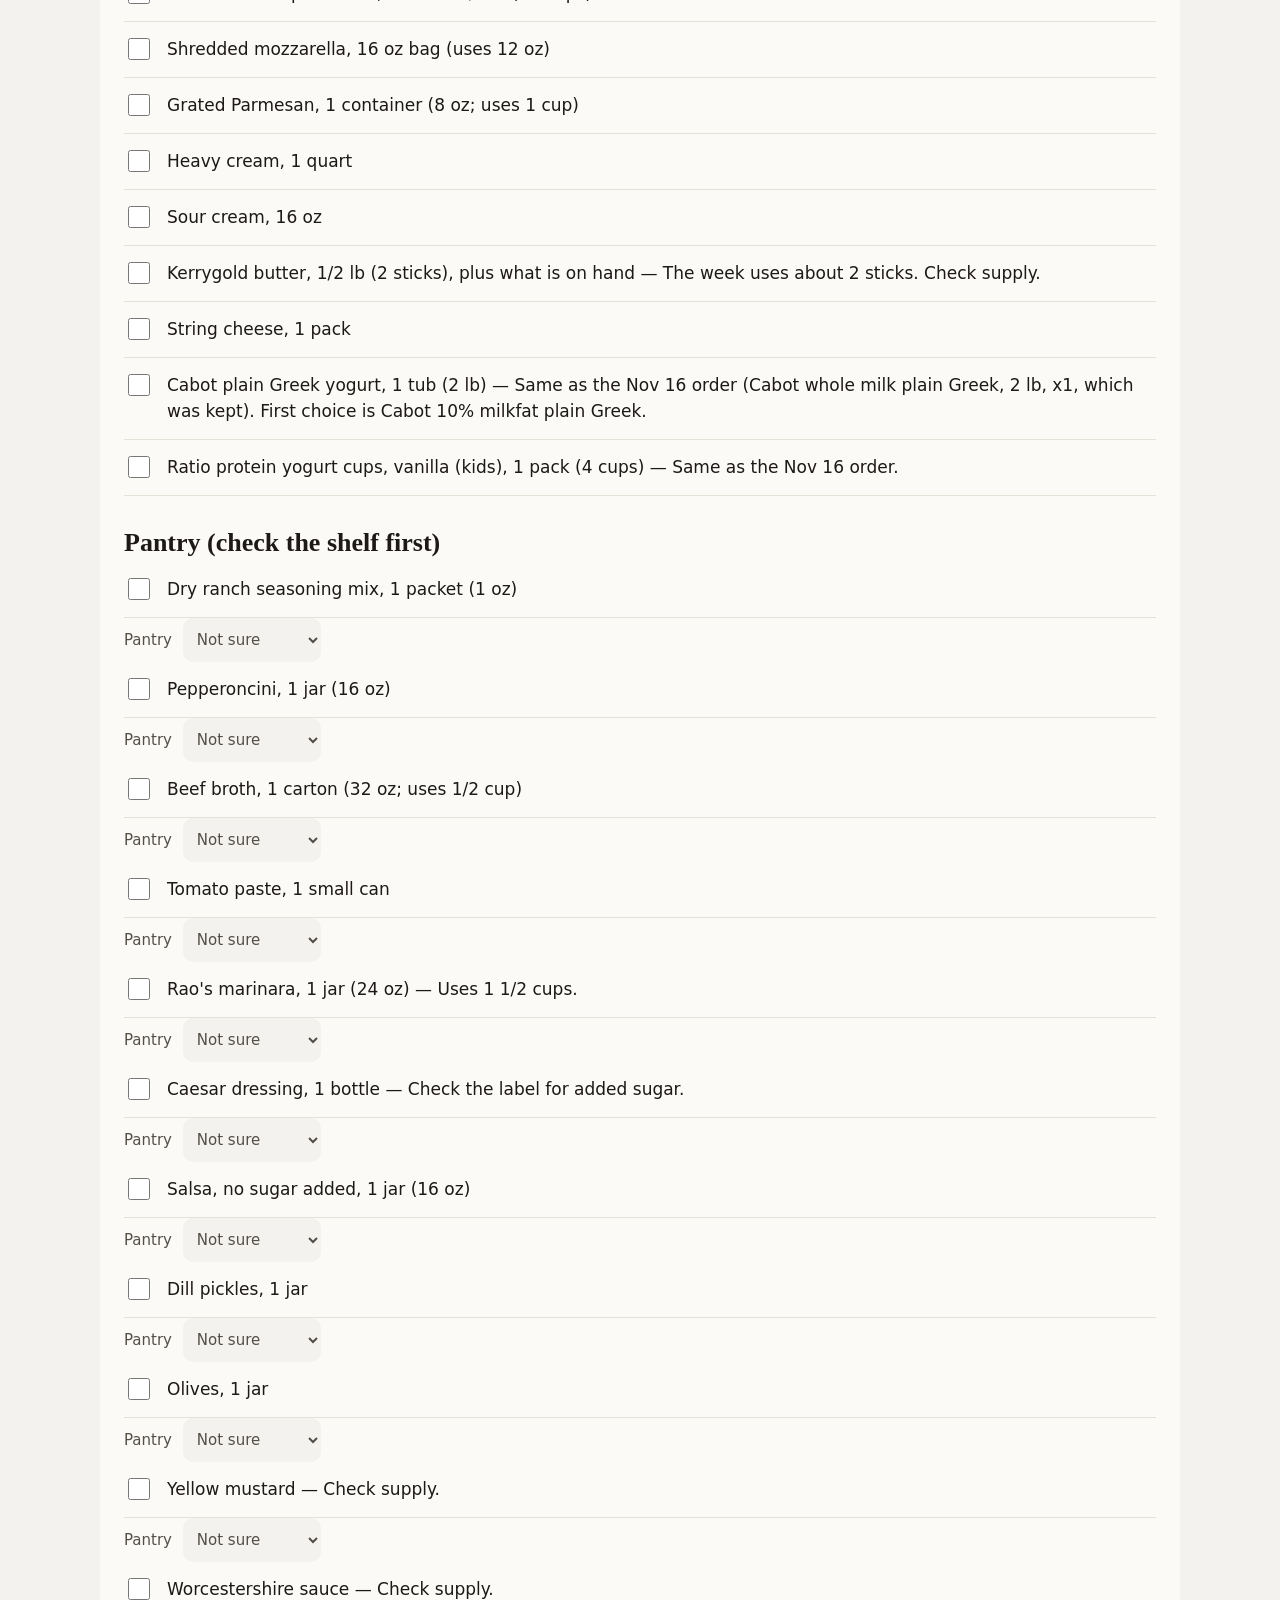
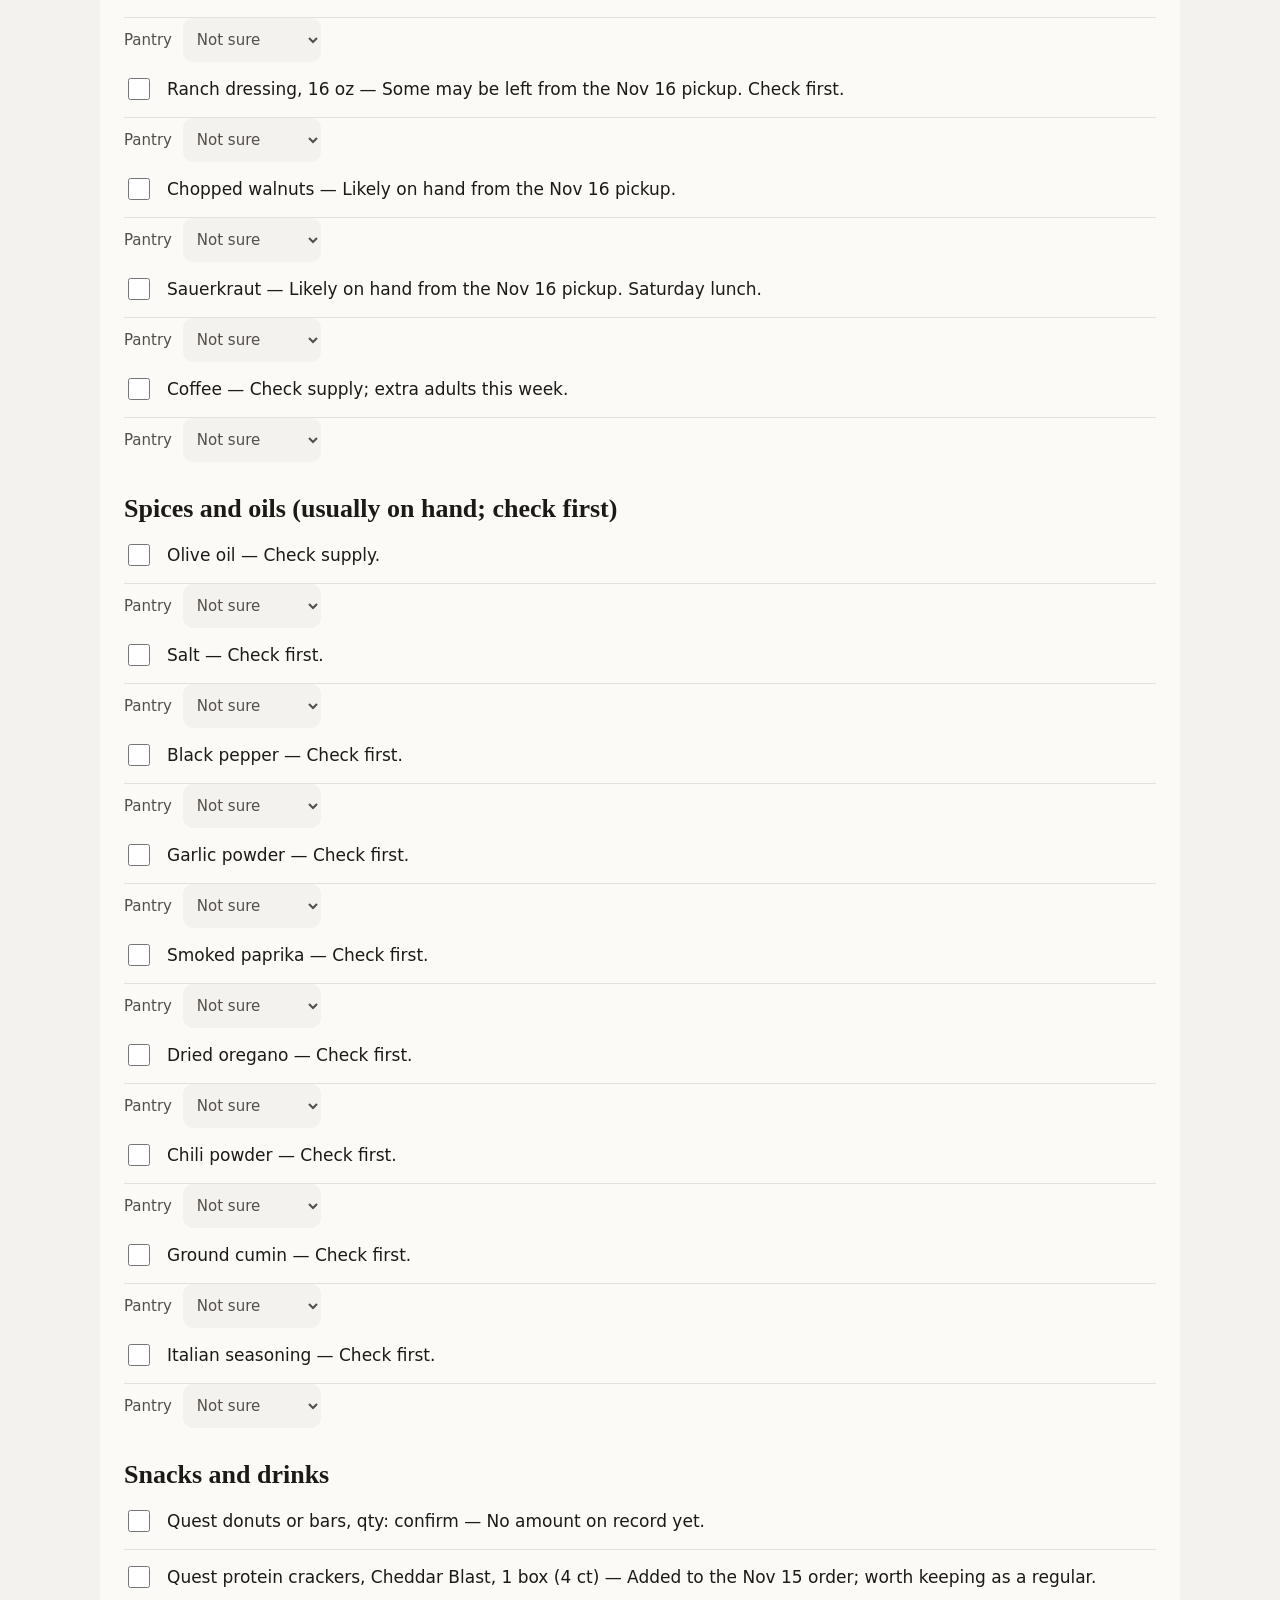
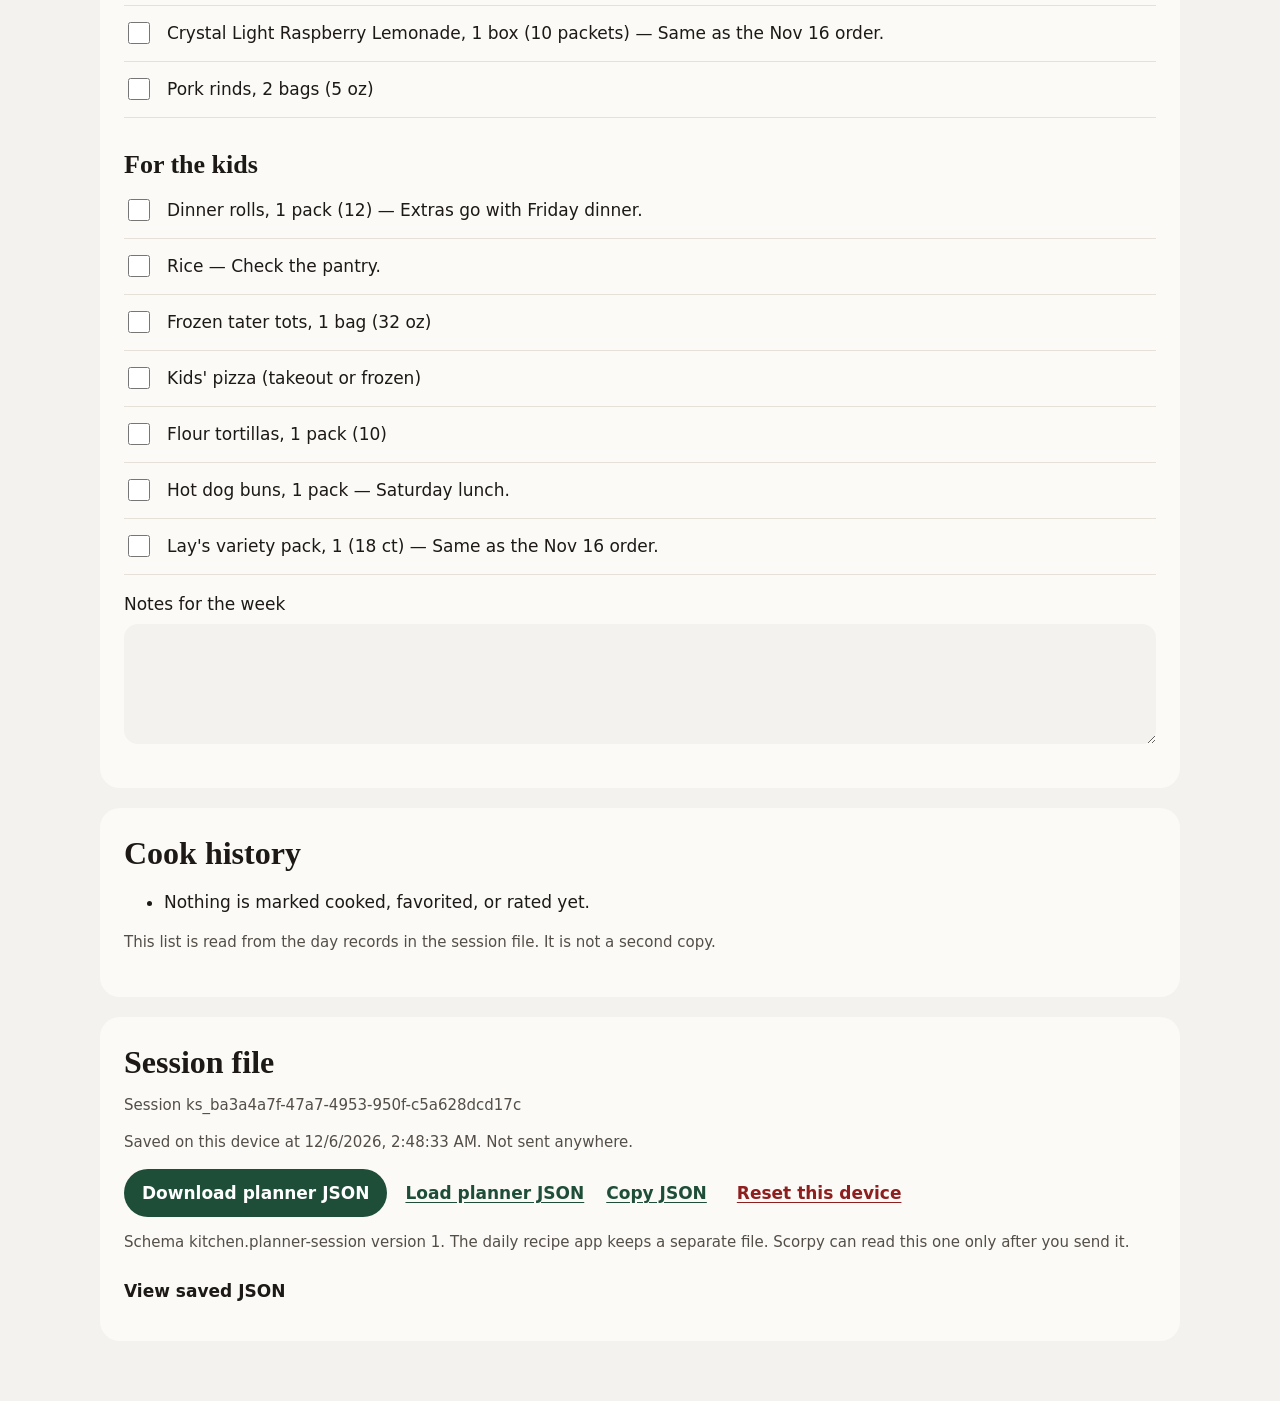
==== commit ce172ef7: "Add home-screen icon and web app manifest Adds a full-bleed app icon (SVG master, 180px apple-touch-" ====
--- a/planner/index.html
+++ b/planner/index.html
@@ -11,6 +11,11 @@
 <link rel="icon" href="icon.svg" type="image/svg+xml">
 <script src="../kitchen/state.js" defer fetchpriority="high"></script>
 <script src="app.js" defer fetchpriority="high"></script>
+<link rel="apple-touch-icon" sizes="180x180" href="/kitchen/icons/apple-touch-icon.png">
+<link rel="manifest" href="/kitchen/manifest.webmanifest">
+<meta name="apple-mobile-web-app-title" content="Kitchen">
+<meta name="apple-mobile-web-app-capable" content="yes">
+<meta name="mobile-web-app-capable" content="yes">
 </head>
 <body class="page-planner">
 <a class="skip" href="#app">Skip to the week</a>
